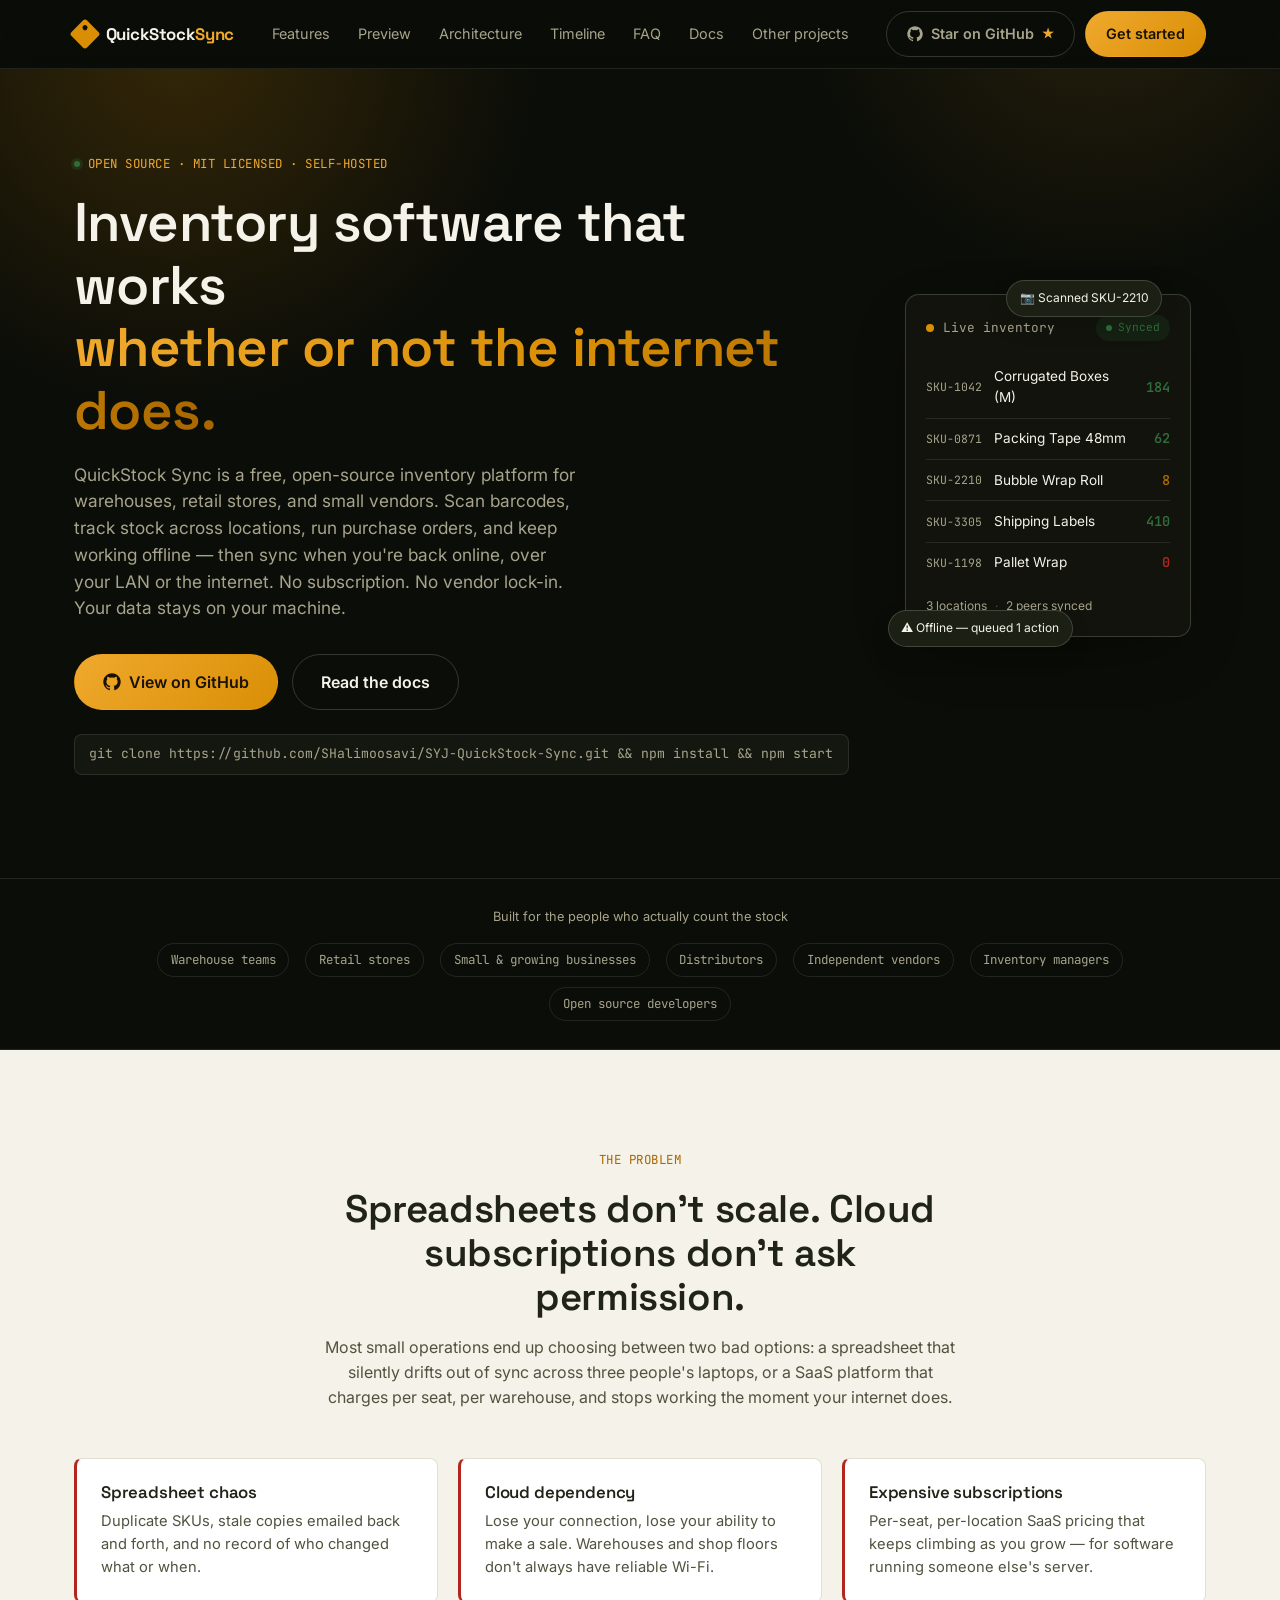
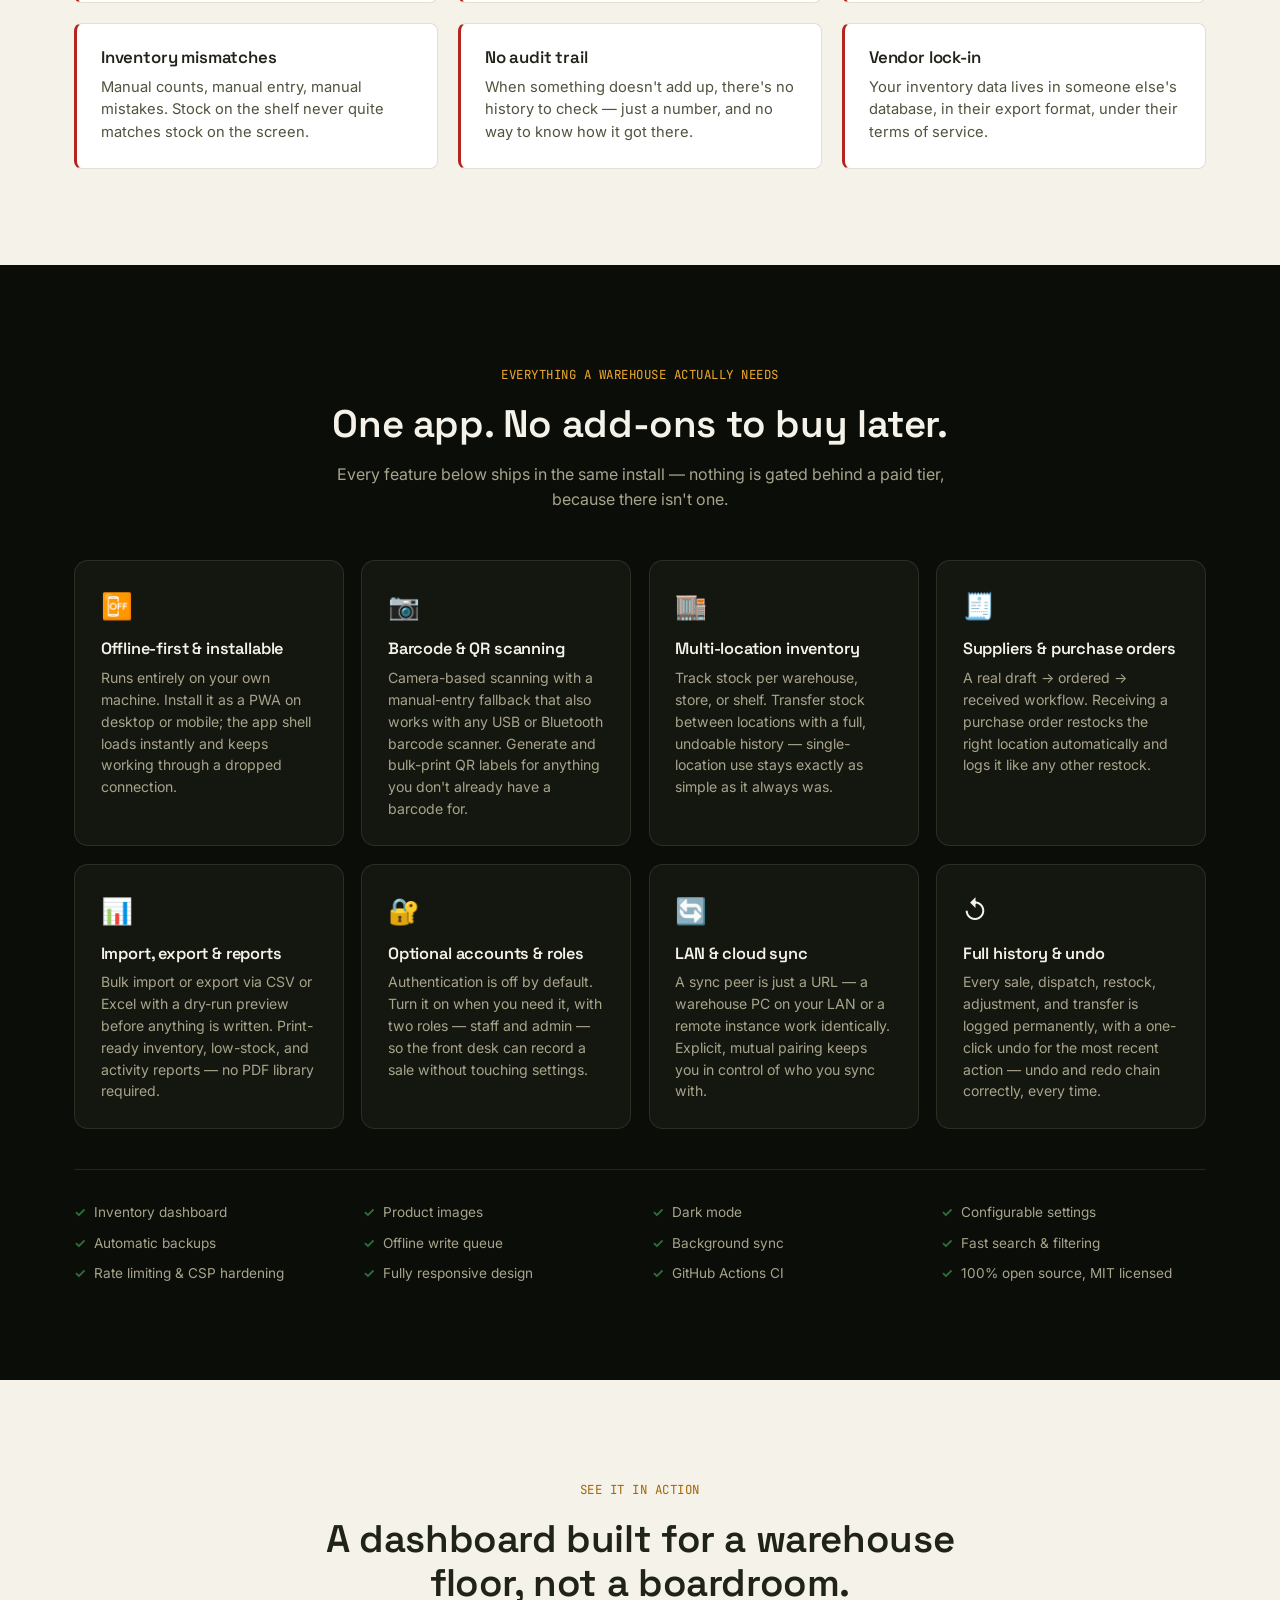
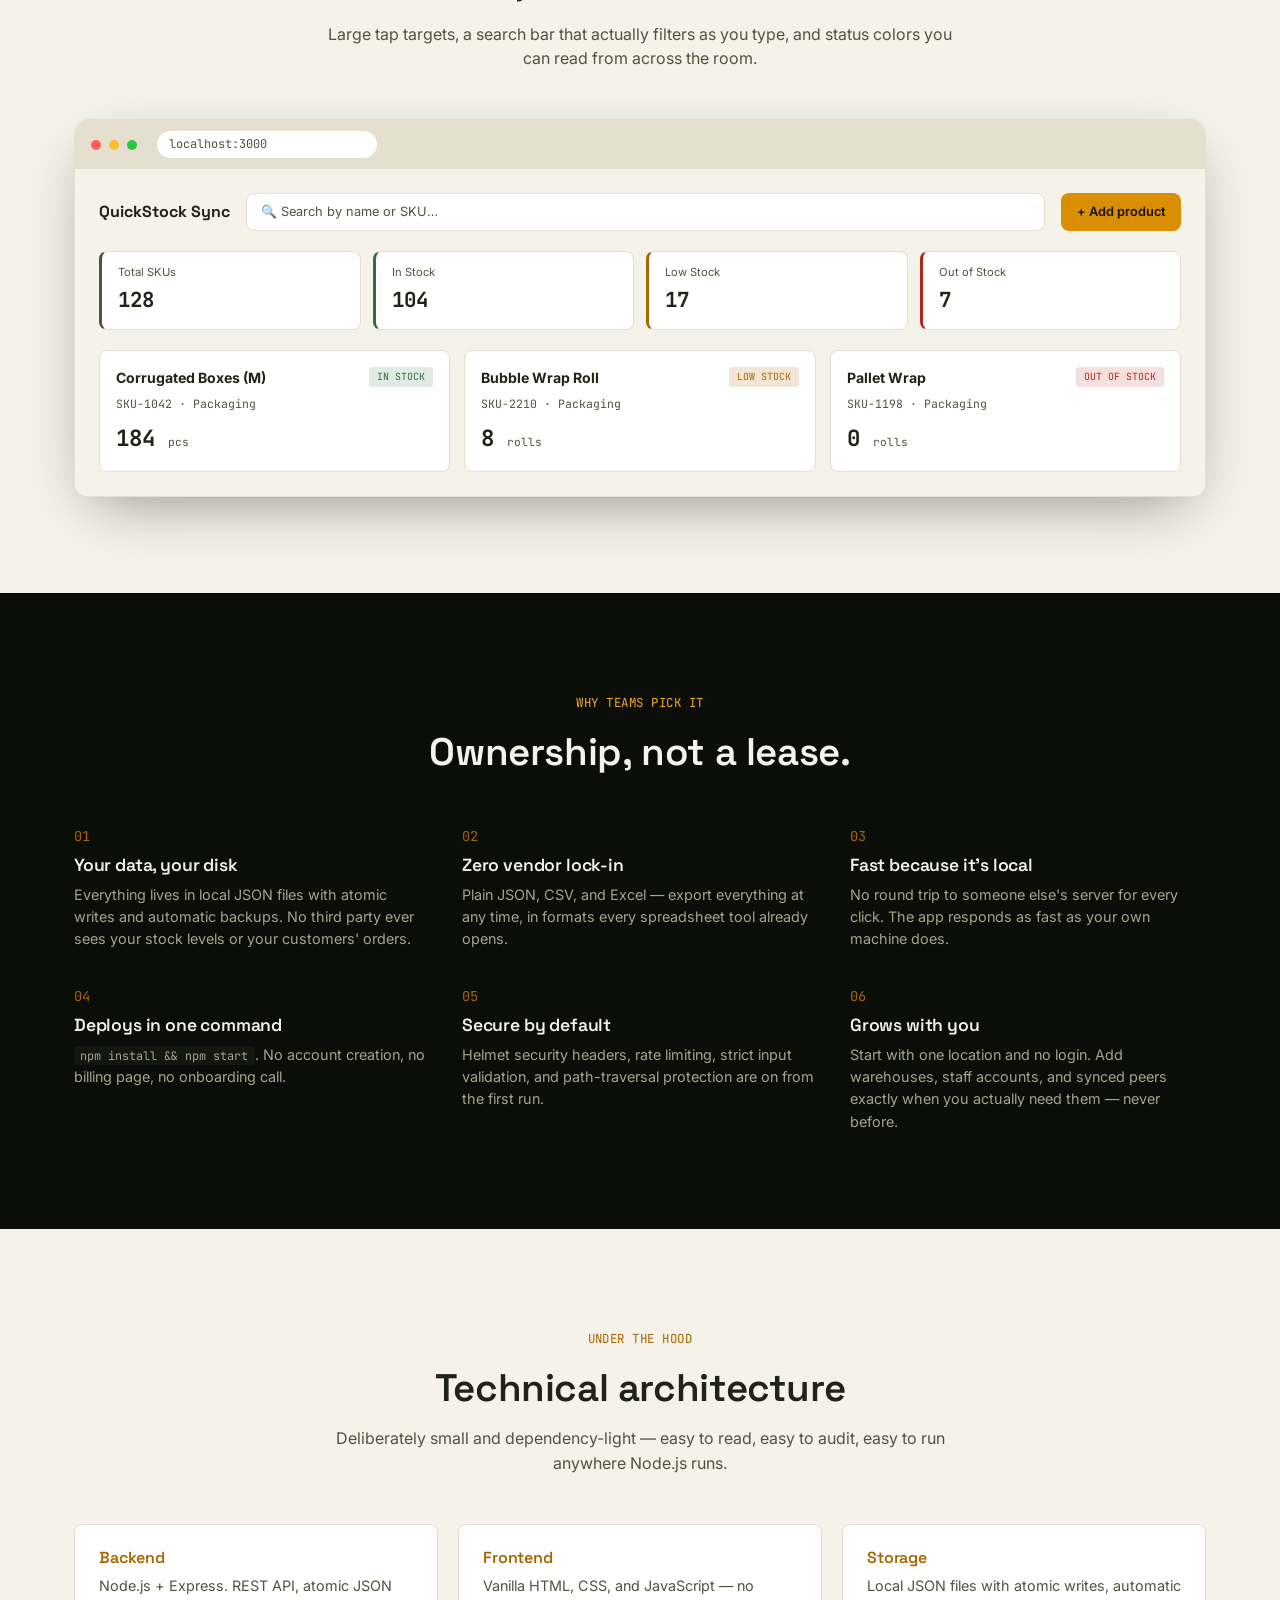
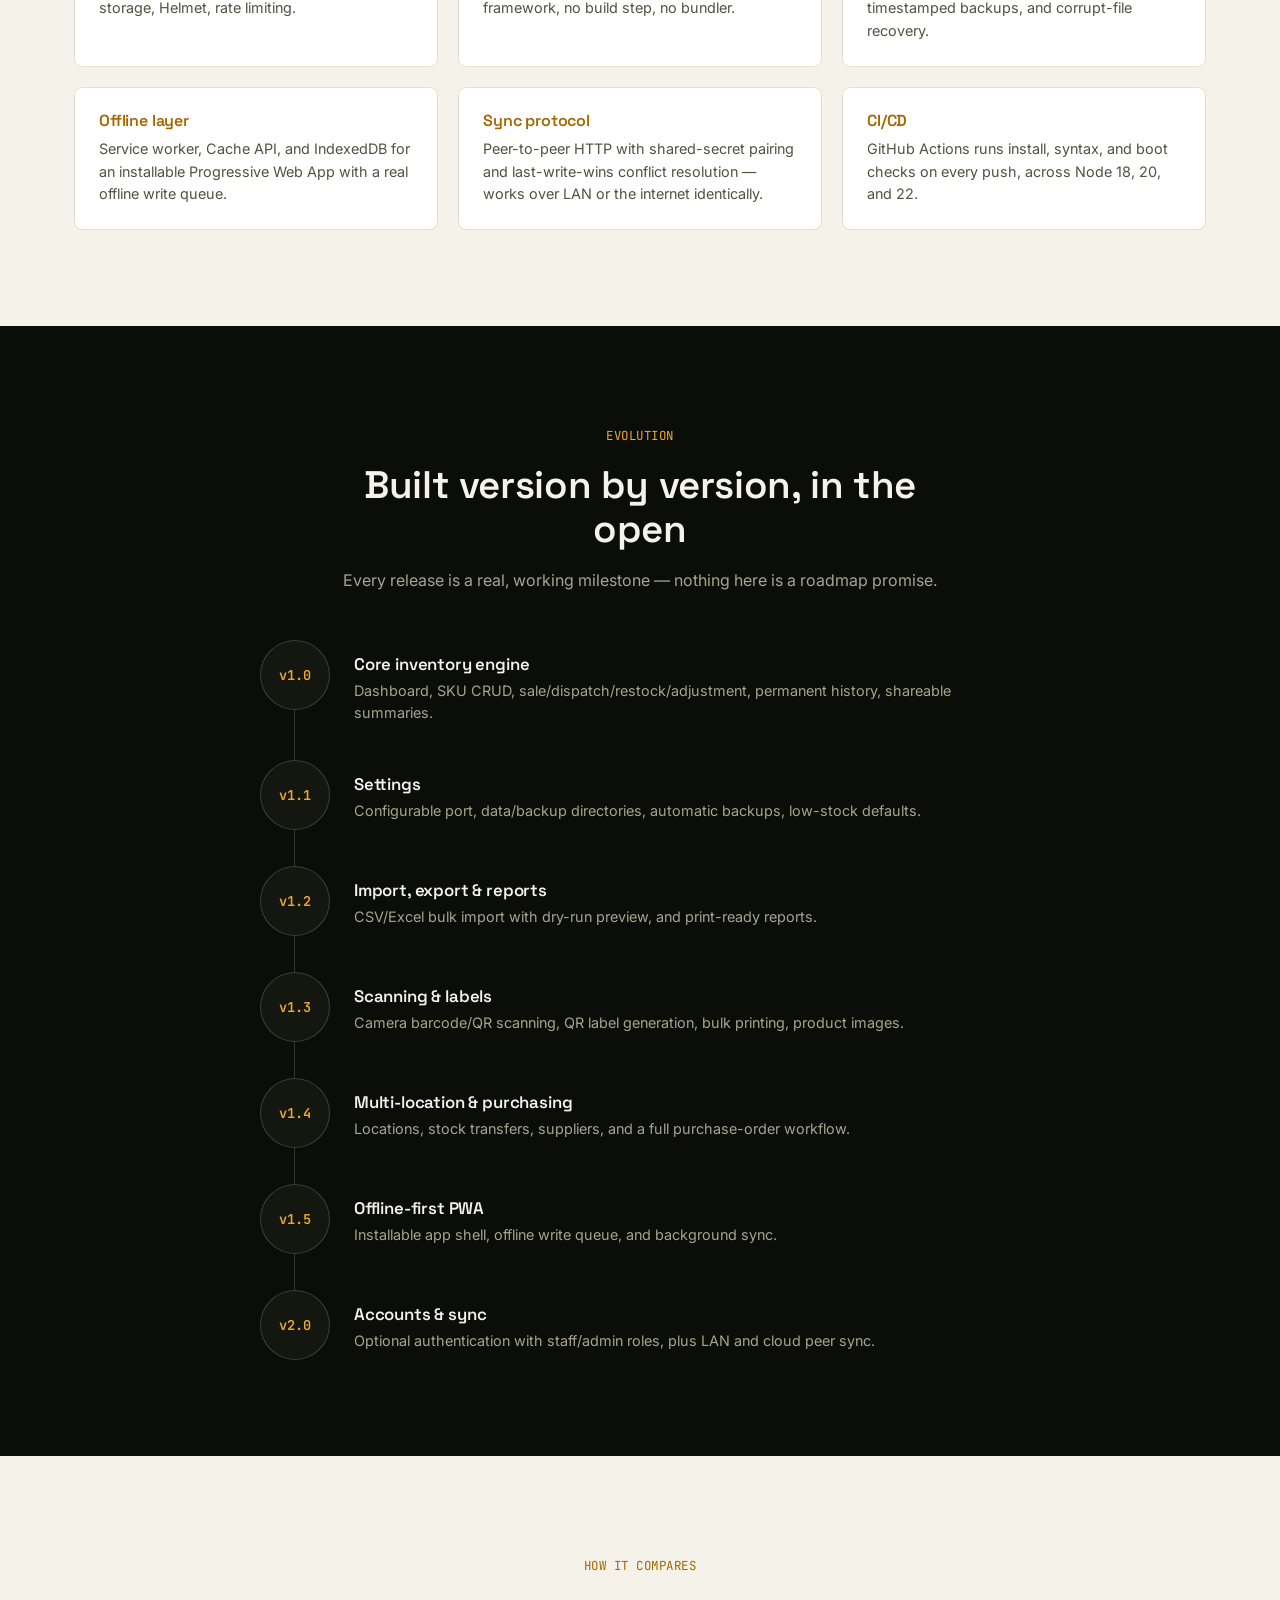
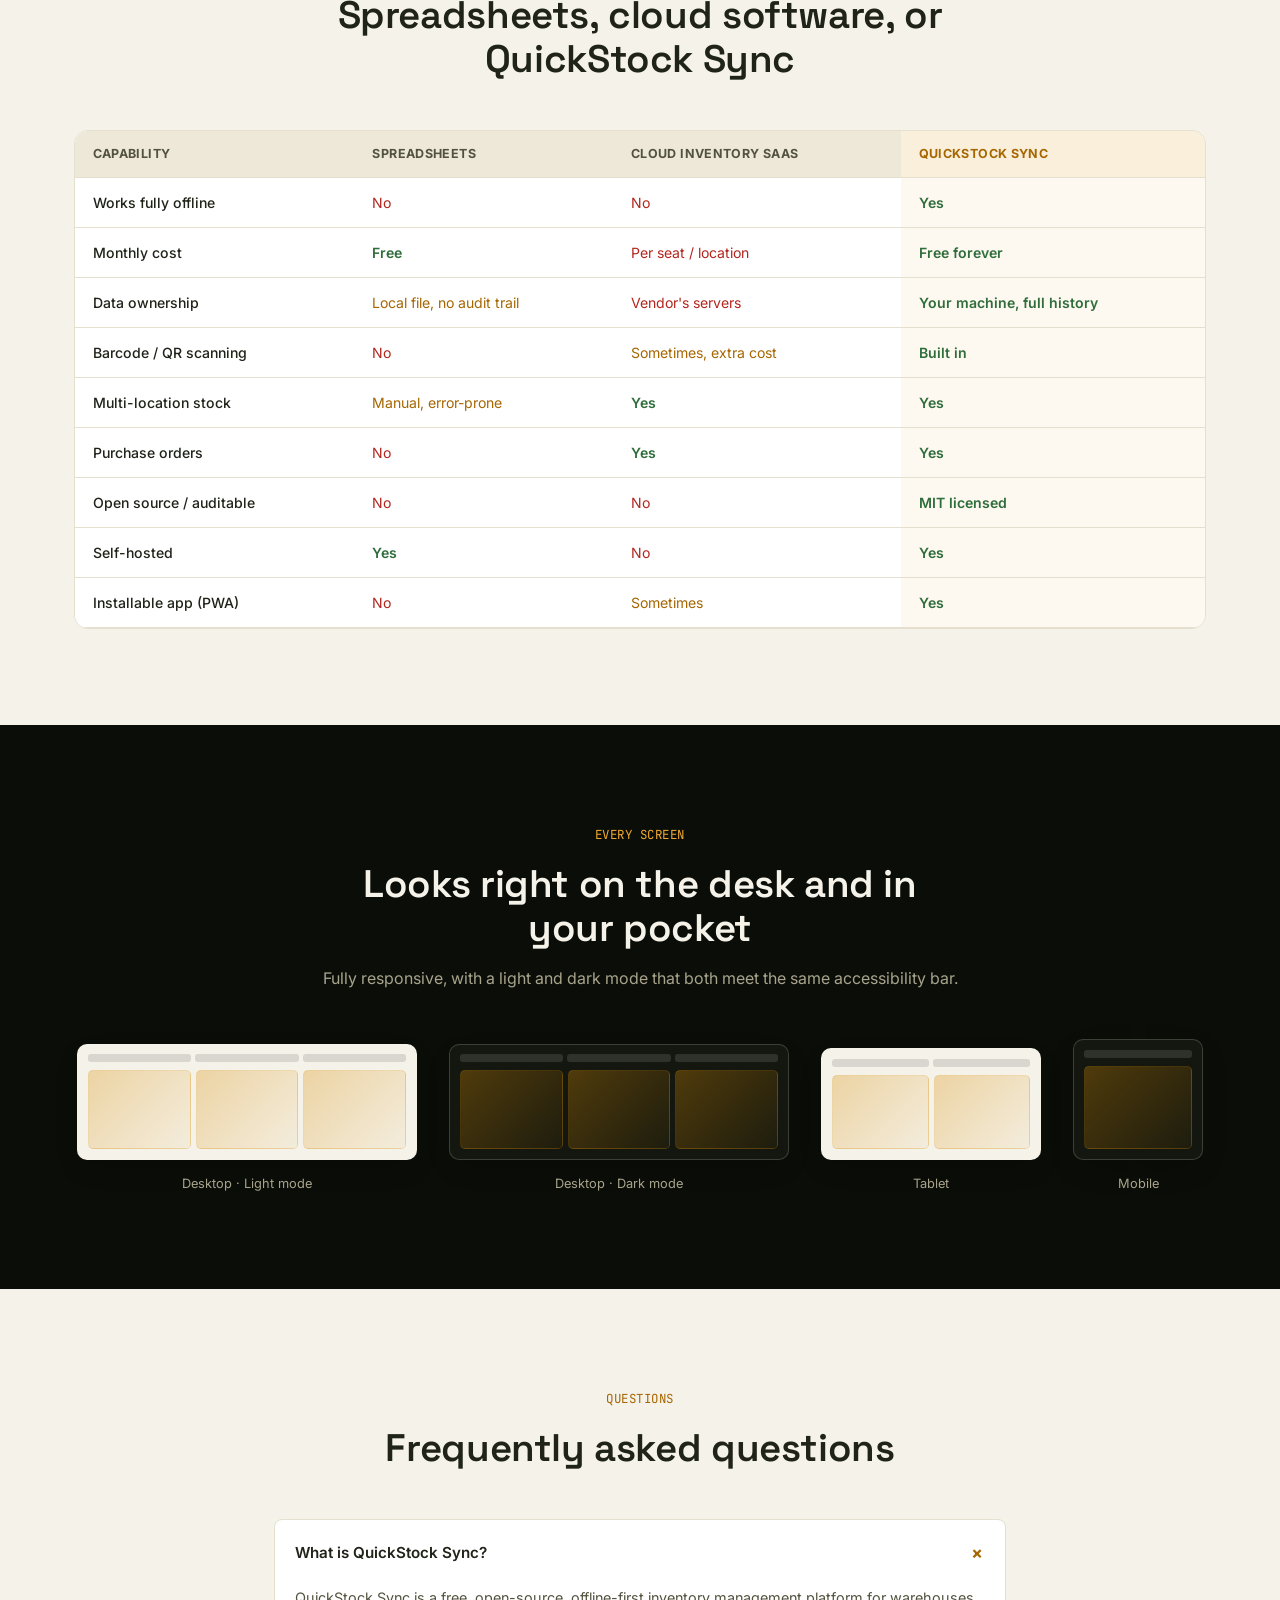
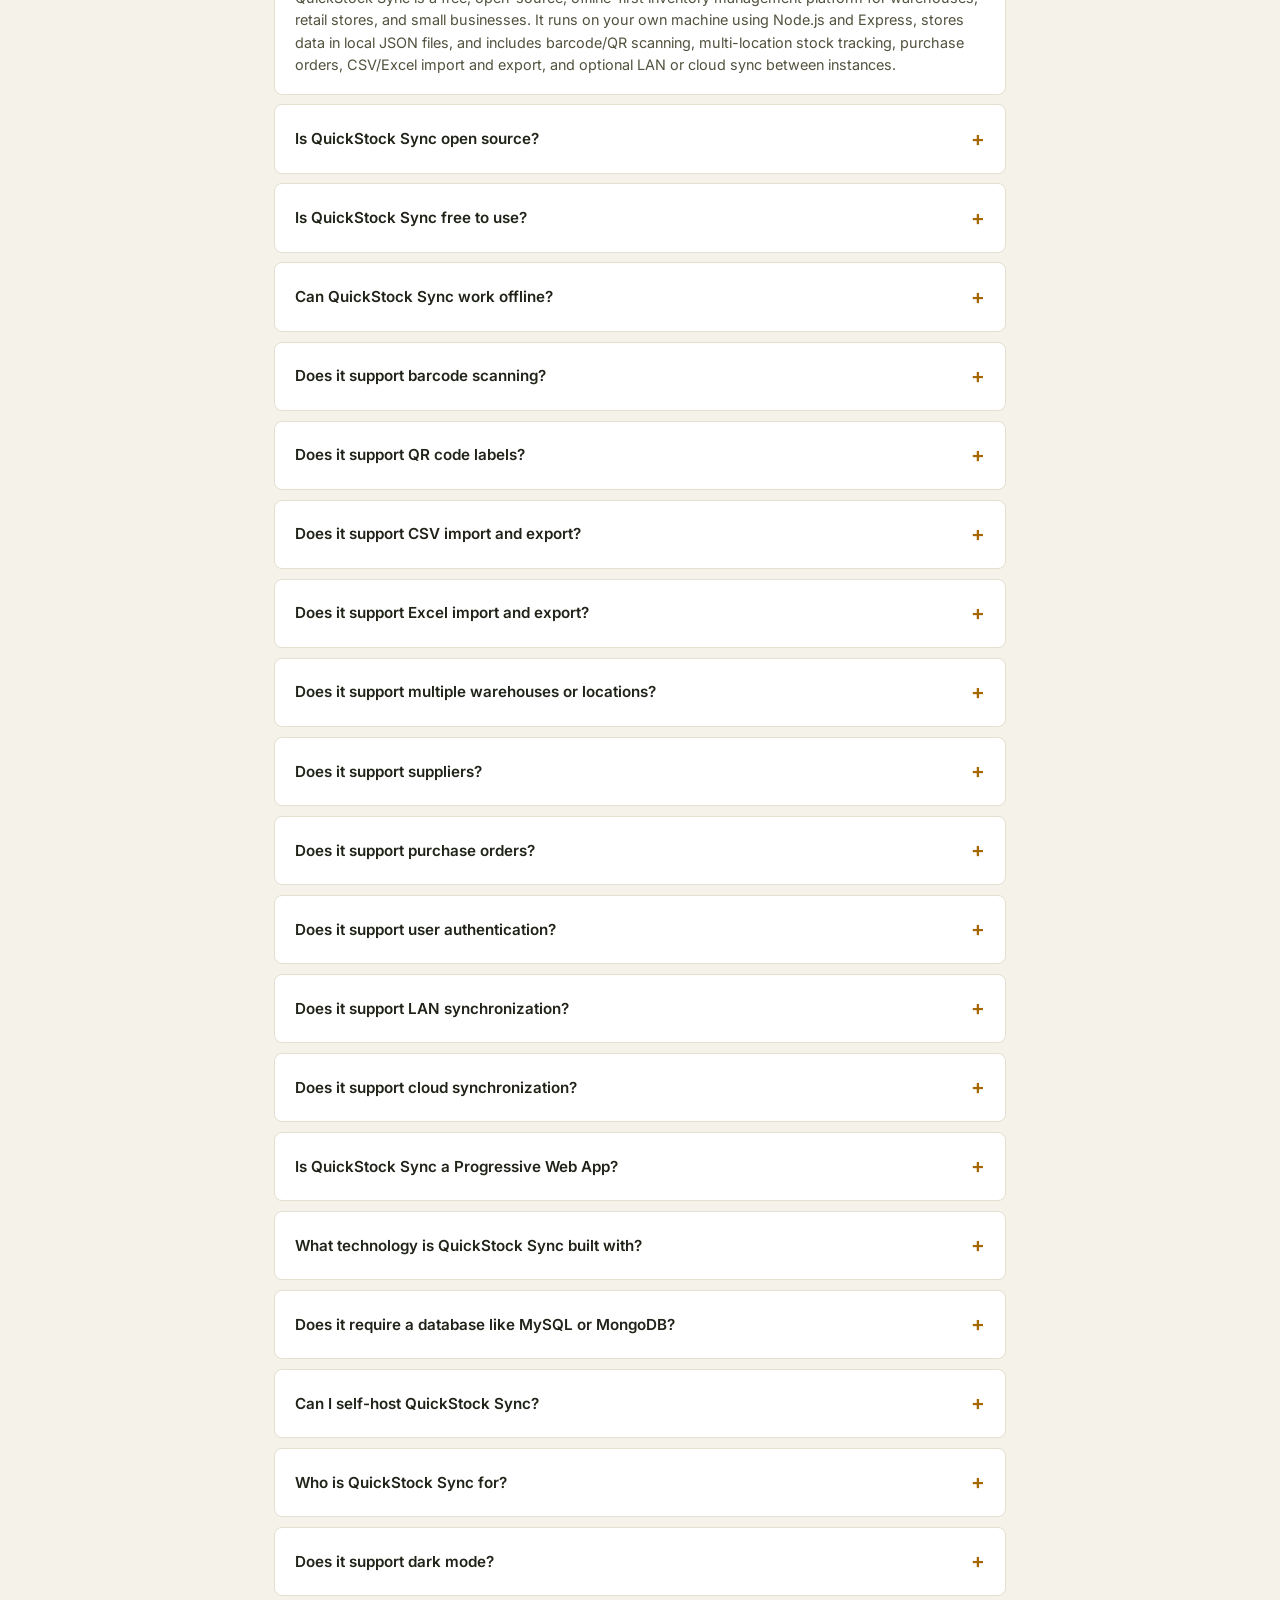
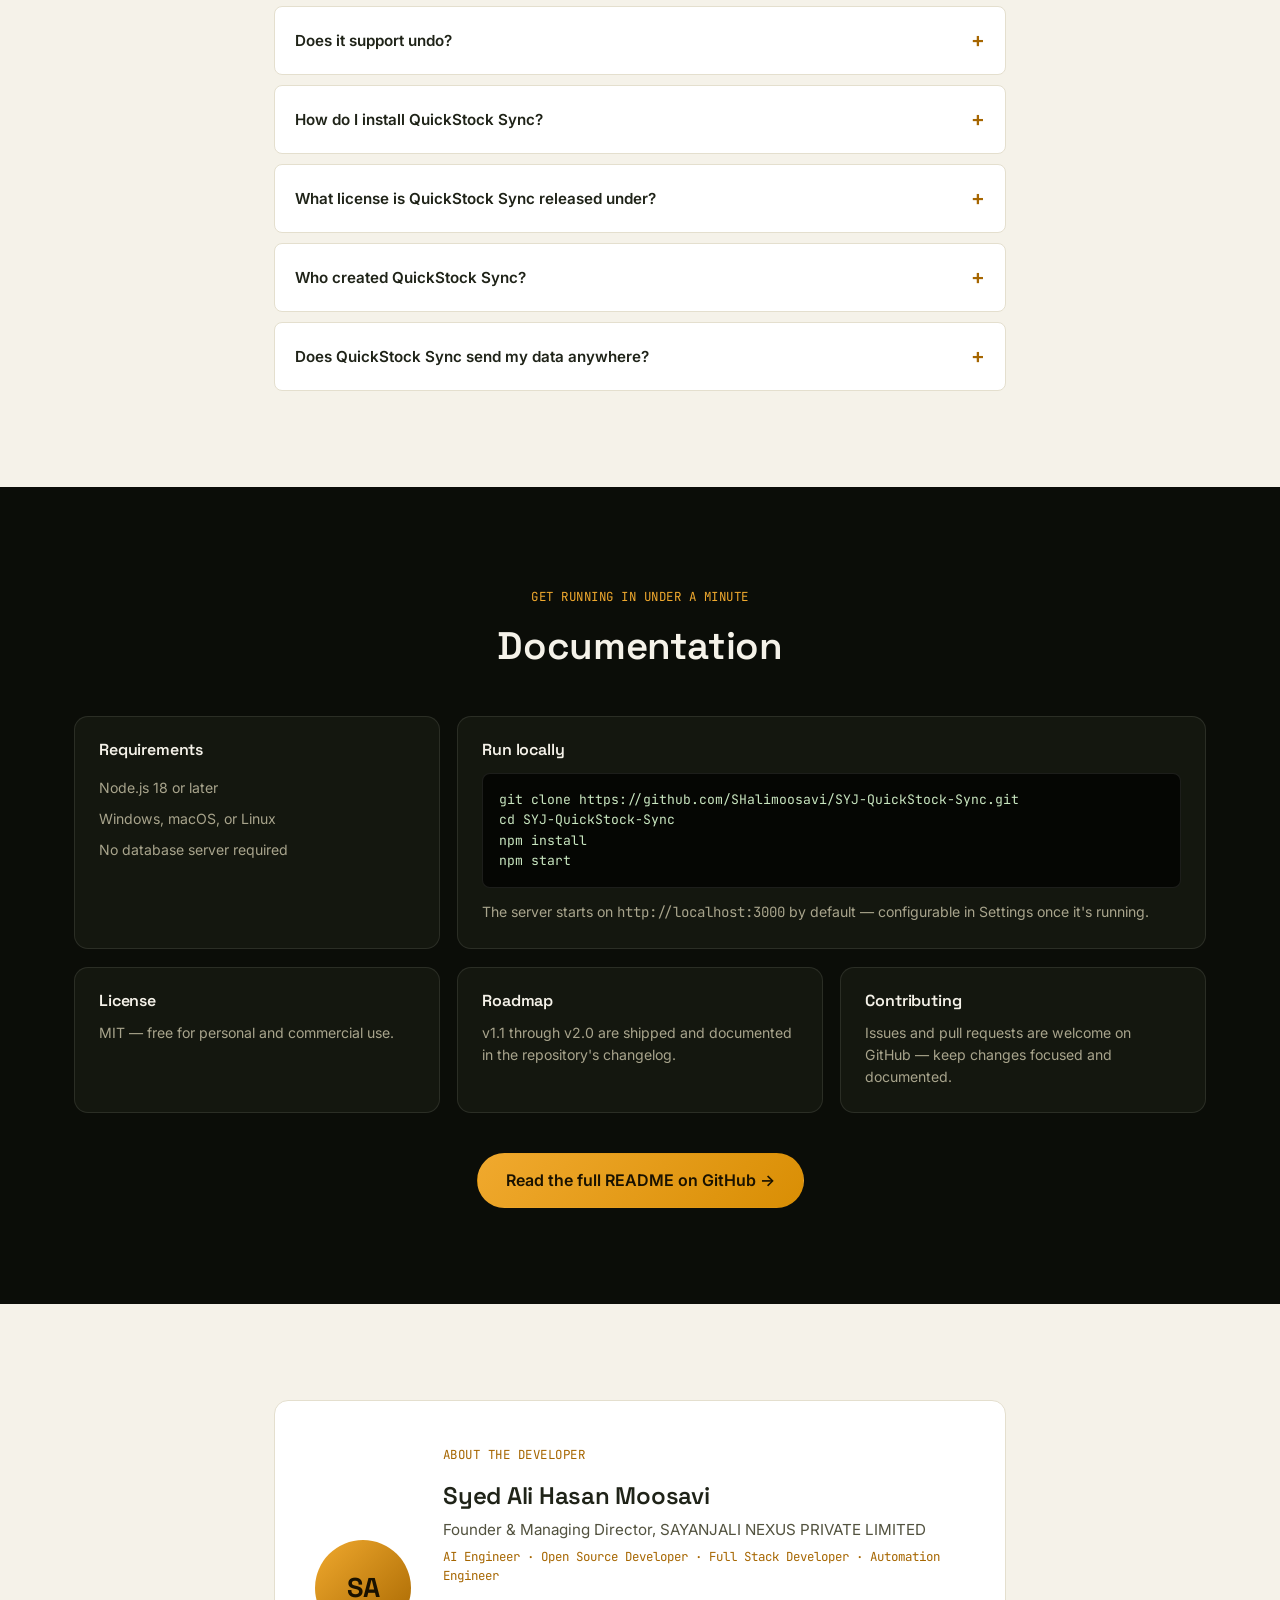
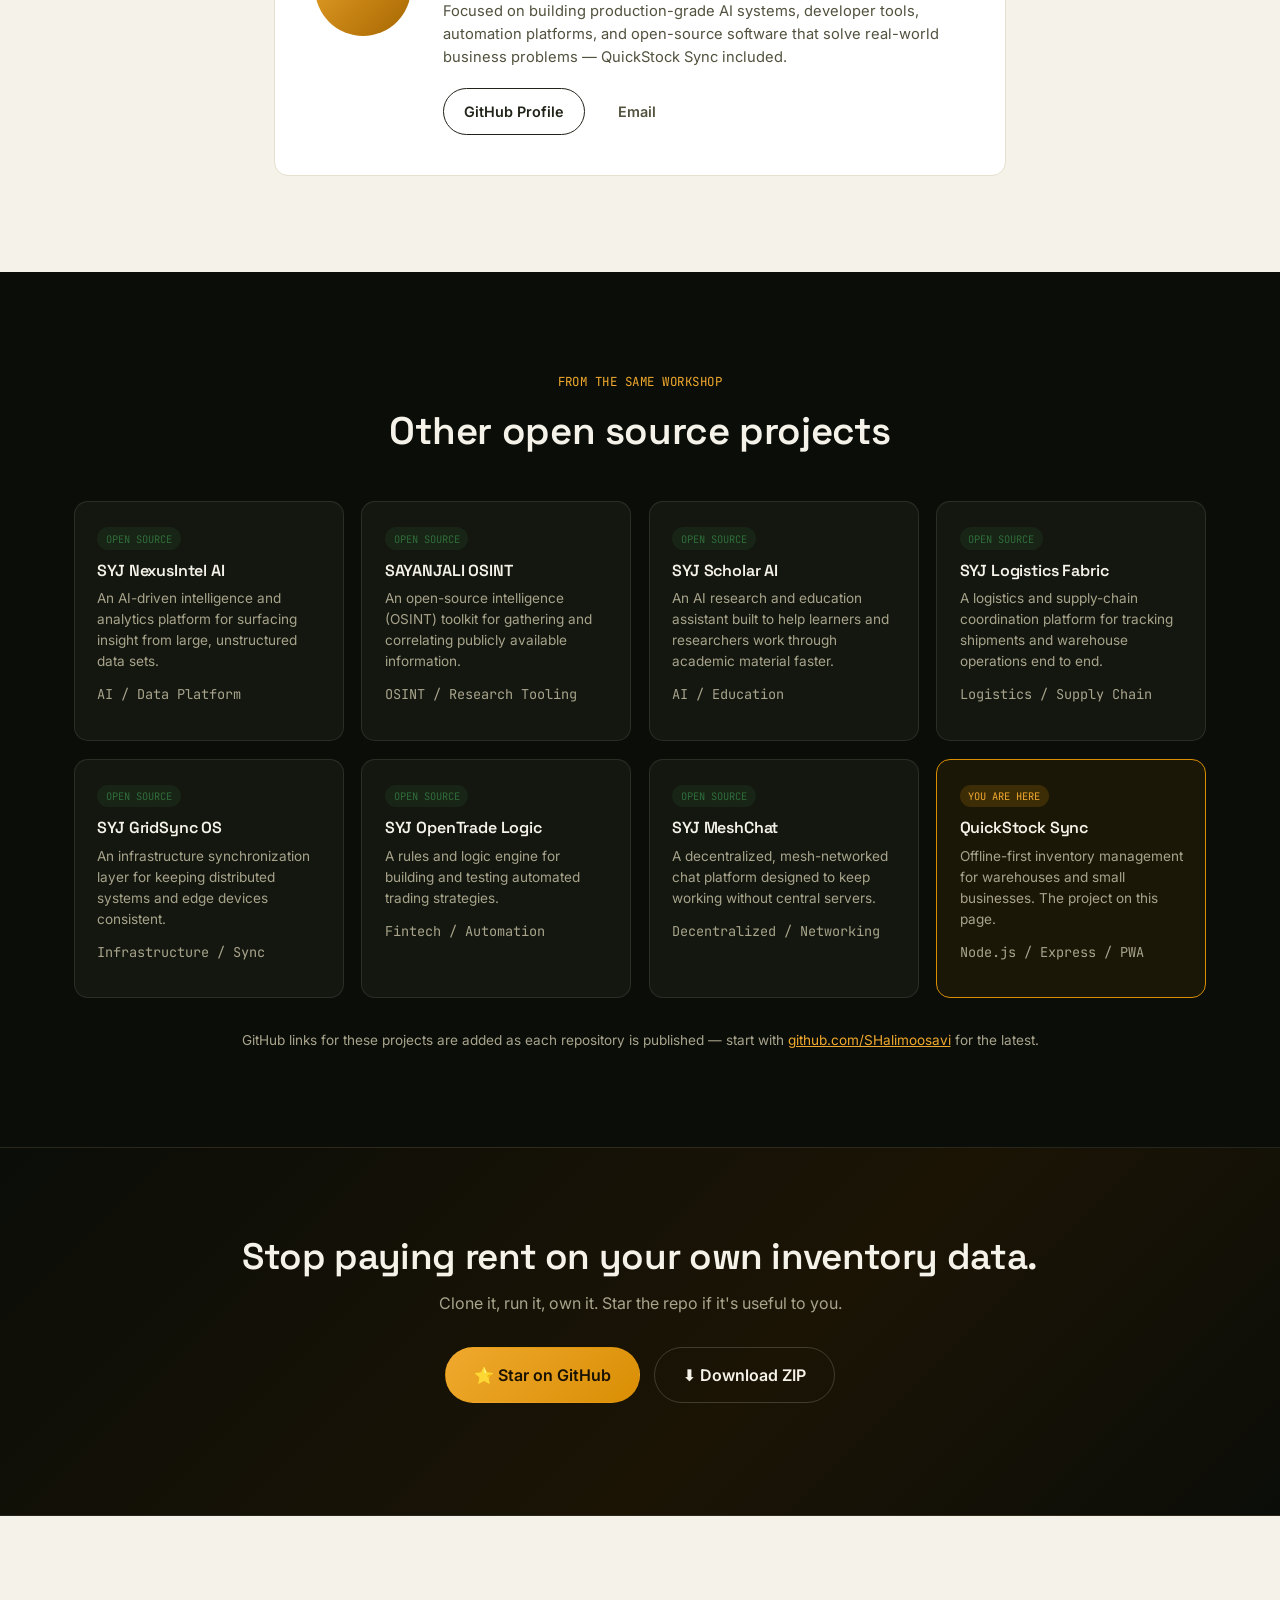
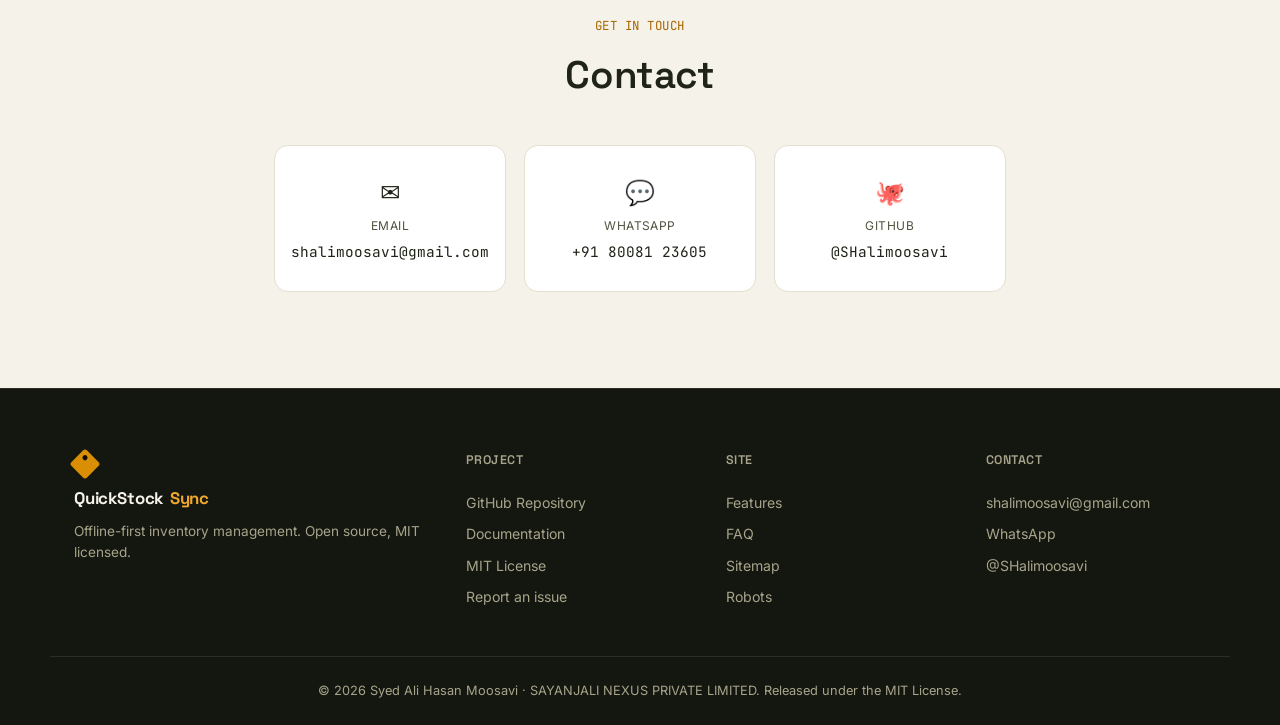
==== index.html @ ec9ed8ca "feat: launch QuickStock landing page" ====
<!DOCTYPE html>
<html lang="en">
<head>
<meta charset="UTF-8" />
<meta name="viewport" content="width=device-width, initial-scale=1.0" />
<title>QuickStock Sync — Offline-First Inventory Management, Open Source</title>
<meta name="description" content="Free, open-source, offline-first inventory software for warehouses &amp; small businesses. Barcode scanning, multi-location stock, LAN/cloud sync. MIT licensed." />
<meta name="keywords" content="inventory management software, open source inventory system, offline inventory app, warehouse management software, barcode scanning inventory, QR code inventory labels, self-hosted inventory software, free inventory management, small business inventory app, multi-location inventory, purchase order software, stock management PWA, Node.js inventory app" />
<meta name="author" content="Syed Ali Hasan Moosavi" />
<meta name="robots" content="index, follow, max-image-preview:large" />
<link rel="canonical" href="https://shalimoosavi.github.io/QuickStock/" />

<!-- Icons / Manifest -->
<link rel="icon" href="icons/favicon-32.png" sizes="32x32" type="image/png" />
<link rel="icon" href="icons/favicon-16.png" sizes="16x16" type="image/png" />
<link rel="apple-touch-icon" href="icons/apple-touch-icon.png" />
<link rel="manifest" href="manifest.webmanifest" />
<meta name="theme-color" content="#0B0D08" />
<meta name="msapplication-TileColor" content="#0B0D08" />
<meta name="msapplication-config" content="/browserconfig.xml" />

<!-- Language / Geo -->
<meta name="language" content="English" />
<meta name="geo.region" content="IN" />
<meta name="distribution" content="global" />

<!-- Open Graph -->
<meta property="og:type" content="website" />
<meta property="og:site_name" content="QuickStock Sync" />
<meta property="og:title" content="QuickStock Sync — Offline-First Inventory Management, Open Source" />
<meta property="og:description" content="Free, open-source, offline-first inventory management for warehouses and small businesses. Barcode scanning, multi-location stock, purchase orders, LAN/cloud sync, installable PWA. Self-hosted, MIT licensed." />
<meta property="og:url" content="https://shalimoosavi.github.io/QuickStock/" />
<meta property="og:image" content="https://shalimoosavi.github.io/QuickStock/icons/og-banner.png" />
<meta property="og:image:width" content="1200" />
<meta property="og:image:height" content="630" />
<meta property="og:locale" content="en_US" />

<!-- Twitter -->
<meta name="twitter:card" content="summary_large_image" />
<meta name="twitter:title" content="QuickStock Sync — Offline-First Inventory Management, Open Source" />
<meta name="twitter:description" content="Free, open-source, offline-first inventory management for warehouses and small businesses. Barcode scanning, multi-location stock, LAN/cloud sync, installable PWA." />
<meta name="twitter:image" content="https://shalimoosavi.github.io/QuickStock/icons/og-banner.png" />

<link rel="preconnect" href="https://fonts.googleapis.com" />
<link rel="preconnect" href="https://fonts.gstatic.com" crossorigin />
<link href="https://fonts.googleapis.com/css2?family=Space+Grotesk:wght@500;600;700&family=Inter:wght@400;500;600;700&family=JetBrains+Mono:wght@400;500;600&display=swap" rel="stylesheet" />
<link rel="stylesheet" href="css/styles.css" />

<!-- JSON-LD: Organization -->
<script type="application/ld+json">
{
  "@context": "https://schema.org",
  "@type": "Organization",
  "name": "SAYANJALI NEXUS PRIVATE LIMITED",
  "url": "https://github.com/SHalimoosavi",
  "founder": {
    "@type": "Person",
    "name": "Syed Ali Hasan Moosavi"
  },
  "sameAs": [
    "https://github.com/SHalimoosavi"
  ]
}
</script>

<!-- JSON-LD: SoftwareApplication -->
<script type="application/ld+json">
{
  "@context": "https://schema.org",
  "@type": "SoftwareApplication",
  "name": "QuickStock Sync",
  "applicationCategory": "BusinessApplication",
  "applicationSubCategory": "Inventory Management Software",
  "operatingSystem": "Any (Node.js 18+ runtime; Windows, macOS, Linux, Android via Termux)",
  "softwareVersion": "2.0.0",
  "description": "A free, open-source, offline-first inventory management platform for warehouses, retail stores, and small businesses. Includes barcode and QR scanning, multi-location stock tracking, purchase orders, CSV/Excel import and export, LAN and cloud sync, and an installable Progressive Web App.",
  "url": "https://shalimoosavi.github.io/QuickStock/",
  "downloadUrl": "https://github.com/SHalimoosavi/SYJ-QuickStock-Sync",
  "codeRepository": "https://github.com/SHalimoosavi/SYJ-QuickStock-Sync",
  "license": "https://opensource.org/licenses/MIT",
  "isAccessibleForFree": true,
  "offers": {
    "@type": "Offer",
    "price": "0",
    "priceCurrency": "USD"
  },
  "author": {
    "@type": "Person",
    "name": "Syed Ali Hasan Moosavi"
  },
  "publisher": {
    "@type": "Organization",
    "name": "SAYANJALI NEXUS PRIVATE LIMITED"
  }
}
</script>

<!-- JSON-LD: WebSite + SearchAction -->
<script type="application/ld+json">
{
  "@context": "https://schema.org",
  "@type": "WebSite",
  "name": "QuickStock Sync",
  "url": "https://shalimoosavi.github.io/QuickStock/",
  "potentialAction": {
    "@type": "SearchAction",
    "target": "https://github.com/search?q={search_term_string}+repo:SHalimoosavi/SYJ-QuickStock-Sync",
    "query-input": "required name=search_term_string"
  }
}
</script>

<!-- JSON-LD: BreadcrumbList -->
<script type="application/ld+json">
{
  "@context": "https://schema.org",
  "@type": "BreadcrumbList",
  "itemListElement": [
    { "@type": "ListItem", "position": 1, "name": "Home", "item": "https://shalimoosavi.github.io/QuickStock/" }
  ]
}
</script>
</head>
<body>

<a href="#main-content" class="skip-link">Skip to content</a>

<!-- ============ HEADER ============ -->
<header class="site-header" id="site-header">
  <div class="wrap header-inner">
    <a href="#top" class="brand" aria-label="QuickStock Sync home">
      <span class="brand-mark" aria-hidden="true"></span>
      <span class="brand-name">QuickStock<span class="brand-accent">Sync</span></span>
    </a>

    <nav class="main-nav" aria-label="Primary">
      <a href="#features">Features</a>
      <a href="#preview">Preview</a>
      <a href="#architecture">Architecture</a>
      <a href="#timeline">Timeline</a>
      <a href="#faq">FAQ</a>
      <a href="#docs">Docs</a>
      <a href="#projects">Other projects</a>
    </nav>

    <div class="header-actions">
      <a class="btn btn-ghost header-star" href="https://github.com/SHalimoosavi/SYJ-QuickStock-Sync" target="_blank" rel="noopener">
        <svg width="16" height="16" viewBox="0 0 16 16" fill="currentColor" aria-hidden="true"><path d="M8 .25a7.75 7.75 0 0 0-2.45 15.1c.39.07.53-.17.53-.38l-.01-1.34c-2.16.47-2.61-1.03-2.61-1.03-.35-.9-.86-1.14-.86-1.14-.7-.48.05-.47.05-.47.78.05 1.19.8 1.19.8.69 1.19 1.81.85 2.25.65.07-.5.27-.85.49-1.05-1.72-.2-3.53-.86-3.53-3.83 0-.85.3-1.53.8-2.08-.08-.2-.35-1 .08-2.1 0 0 .65-.21 2.14.79a7.4 7.4 0 0 1 3.9 0c1.48-1 2.13-.79 2.13-.79.43 1.1.16 1.9.08 2.1.5.55.8 1.23.8 2.08 0 2.98-1.82 3.63-3.55 3.82.28.24.53.71.53 1.44l-.01 2.13c0 .21.14.46.54.38A7.75 7.75 0 0 0 8 .25Z"/></svg>
        <span>Star on GitHub</span>
        <span class="star-count" id="star-count" aria-live="polite">★</span>
      </a>
      <a class="btn btn-primary header-try" href="https://github.com/SHalimoosavi/SYJ-QuickStock-Sync#-quick-start" target="_blank" rel="noopener">Get started</a>
      <button class="nav-toggle" id="nav-toggle" aria-label="Open menu" aria-expanded="false" aria-controls="mobile-nav">
        <span></span><span></span><span></span>
      </button>
    </div>
  </div>

  <div class="mobile-nav" id="mobile-nav">
    <a href="#features">Features</a>
    <a href="#preview">Preview</a>
    <a href="#architecture">Architecture</a>
    <a href="#timeline">Timeline</a>
    <a href="#comparison">Comparison</a>
    <a href="#faq">FAQ</a>
    <a href="#docs">Docs</a>
    <a href="#projects">Other projects</a>
    <a href="#contact">Contact</a>
    <a class="btn btn-primary mobile-cta" href="https://github.com/SHalimoosavi/SYJ-QuickStock-Sync" target="_blank" rel="noopener">View on GitHub</a>
  </div>
</header>

<main id="main-content">
<div id="top"></div>

<!-- ============ HERO ============ -->
<section class="hero" aria-labelledby="hero-heading">
  <div class="hero-glow" aria-hidden="true"></div>
  <div class="wrap hero-inner">
    <div class="hero-copy">
      <p class="eyebrow reveal">
        <span class="dot" aria-hidden="true"></span>
        Open source · MIT licensed · Self-hosted
      </p>
      <h1 id="hero-heading" class="reveal">
        Inventory software that works<br />
        <span class="text-gradient">whether or not the internet does.</span>
      </h1>
      <p class="hero-sub reveal">
        QuickStock Sync is a free, open-source inventory platform for warehouses, retail stores, and small
        vendors. Scan barcodes, track stock across locations, run purchase orders, and keep working
        offline — then sync when you're back online, over your LAN or the internet. No subscription.
        No vendor lock-in. Your data stays on your machine.
      </p>
      <div class="hero-actions reveal">
        <a class="btn btn-primary btn-lg" href="https://github.com/SHalimoosavi/SYJ-QuickStock-Sync" target="_blank" rel="noopener">
          <svg width="18" height="18" viewBox="0 0 16 16" fill="currentColor" aria-hidden="true"><path d="M8 .25a7.75 7.75 0 0 0-2.45 15.1c.39.07.53-.17.53-.38l-.01-1.34c-2.16.47-2.61-1.03-2.61-1.03-.35-.9-.86-1.14-.86-1.14-.7-.48.05-.47.05-.47.78.05 1.19.8 1.19.8.69 1.19 1.81.85 2.25.65.07-.5.27-.85.49-1.05-1.72-.2-3.53-.86-3.53-3.83 0-.85.3-1.53.8-2.08-.08-.2-.35-1 .08-2.1 0 0 .65-.21 2.14.79a7.4 7.4 0 0 1 3.9 0c1.48-1 2.13-.79 2.13-.79.43 1.1.16 1.9.08 2.1.5.55.8 1.23.8 2.08 0 2.98-1.82 3.63-3.55 3.82.28.24.53.71.53 1.44l-.01 2.13c0 .21.14.46.54.38A7.75 7.75 0 0 0 8 .25Z"/></svg>
          View on GitHub
        </a>
        <a class="btn btn-outline btn-lg" href="#docs">
          Read the docs
        </a>
      </div>
      <div class="hero-meta reveal">
        <code>git clone https://github.com/SHalimoosavi/SYJ-QuickStock-Sync.git &amp;&amp; npm install &amp;&amp; npm start</code>
      </div>
    </div>

    <div class="hero-visual reveal" aria-hidden="true">
      <div class="ledger-panel">
        <div class="ledger-panel-head">
          <span class="ledger-dot"></span>
          <span class="ledger-title">Live inventory</span>
          <span class="sync-pill"><span class="pulse"></span>Synced</span>
        </div>
        <ul class="ledger-rows" id="ledger-rows">
          <li><span class="sku">SKU-1042</span><span class="name">Corrugated Boxes (M)</span><span class="qty" data-count="184">0</span></li>
          <li><span class="sku">SKU-0871</span><span class="name">Packing Tape 48mm</span><span class="qty" data-count="62">0</span></li>
          <li><span class="sku">SKU-2210</span><span class="name">Bubble Wrap Roll</span><span class="qty low" data-count="8">0</span></li>
          <li><span class="sku">SKU-3305</span><span class="name">Shipping Labels</span><span class="qty" data-count="410">0</span></li>
          <li><span class="sku">SKU-1198</span><span class="name">Pallet Wrap</span><span class="qty out" data-count="0">0</span></li>
        </ul>
        <div class="ledger-footer">
          <span>3 locations</span>
          <span class="divider">·</span>
          <span>2 peers synced</span>
        </div>
      </div>
      <div class="floating-chip chip-scan">📷 Scanned SKU-2210</div>
      <div class="floating-chip chip-offline">⚠ Offline — queued 1 action</div>
    </div>
  </div>
</section>

<!-- ============ BUILT FOR ============ -->
<section class="built-for" aria-label="Who QuickStock Sync is built for">
  <div class="wrap">
    <p class="built-for-label">Built for the people who actually count the stock</p>
    <ul class="built-for-list">
      <li>Warehouse teams</li>
      <li>Retail stores</li>
      <li>Small &amp; growing businesses</li>
      <li>Distributors</li>
      <li>Independent vendors</li>
      <li>Inventory managers</li>
      <li>Open source developers</li>
    </ul>
  </div>
</section>

<!-- ============ PROBLEMS ============ -->
<section class="section section-light" aria-labelledby="problems-heading">
  <div class="wrap">
    <div class="section-head">
      <p class="eyebrow eyebrow-dark reveal">The problem</p>
      <h2 id="problems-heading" class="reveal">Spreadsheets don't scale. Cloud subscriptions don't ask permission.</h2>
      <p class="section-sub reveal">Most small operations end up choosing between two bad options: a spreadsheet that silently drifts out of sync across three people's laptops, or a SaaS platform that charges per seat, per warehouse, and stops working the moment your internet does.</p>
    </div>

    <div class="problem-grid">
      <div class="problem-card reveal">
        <h3>Spreadsheet chaos</h3>
        <p>Duplicate SKUs, stale copies emailed back and forth, and no record of who changed what or when.</p>
      </div>
      <div class="problem-card reveal">
        <h3>Cloud dependency</h3>
        <p>Lose your connection, lose your ability to make a sale. Warehouses and shop floors don't always have reliable Wi-Fi.</p>
      </div>
      <div class="problem-card reveal">
        <h3>Expensive subscriptions</h3>
        <p>Per-seat, per-location SaaS pricing that keeps climbing as you grow — for software running someone else's server.</p>
      </div>
      <div class="problem-card reveal">
        <h3>Inventory mismatches</h3>
        <p>Manual counts, manual entry, manual mistakes. Stock on the shelf never quite matches stock on the screen.</p>
      </div>
      <div class="problem-card reveal">
        <h3>No audit trail</h3>
        <p>When something doesn't add up, there's no history to check — just a number, and no way to know how it got there.</p>
      </div>
      <div class="problem-card reveal">
        <h3>Vendor lock-in</h3>
        <p>Your inventory data lives in someone else's database, in their export format, under their terms of service.</p>
      </div>
    </div>
  </div>
</section>

<!-- ============ FEATURES ============ -->
<section class="section section-dark" id="features" aria-labelledby="features-heading">
  <div class="wrap">
    <div class="section-head">
      <p class="eyebrow reveal">Everything a warehouse actually needs</p>
      <h2 id="features-heading" class="reveal">One app. No add-ons to buy later.</h2>
      <p class="section-sub reveal">Every feature below ships in the same install — nothing is gated behind a paid tier, because there isn't one.</p>
    </div>

    <div class="feature-grid">
      <article class="feature-card reveal">
        <div class="feature-icon">📴</div>
        <h3>Offline-first &amp; installable</h3>
        <p>Runs entirely on your own machine. Install it as a PWA on desktop or mobile; the app shell loads instantly and keeps working through a dropped connection.</p>
      </article>
      <article class="feature-card reveal">
        <div class="feature-icon">📷</div>
        <h3>Barcode &amp; QR scanning</h3>
        <p>Camera-based scanning with a manual-entry fallback that also works with any USB or Bluetooth barcode scanner. Generate and bulk-print QR labels for anything you don't already have a barcode for.</p>
      </article>
      <article class="feature-card reveal">
        <div class="feature-icon">🏬</div>
        <h3>Multi-location inventory</h3>
        <p>Track stock per warehouse, store, or shelf. Transfer stock between locations with a full, undoable history — single-location use stays exactly as simple as it always was.</p>
      </article>
      <article class="feature-card reveal">
        <div class="feature-icon">🧾</div>
        <h3>Suppliers &amp; purchase orders</h3>
        <p>A real draft → ordered → received workflow. Receiving a purchase order restocks the right location automatically and logs it like any other restock.</p>
      </article>
      <article class="feature-card reveal">
        <div class="feature-icon">📊</div>
        <h3>Import, export &amp; reports</h3>
        <p>Bulk import or export via CSV or Excel with a dry-run preview before anything is written. Print-ready inventory, low-stock, and activity reports — no PDF library required.</p>
      </article>
      <article class="feature-card reveal">
        <div class="feature-icon">🔐</div>
        <h3>Optional accounts &amp; roles</h3>
        <p>Authentication is off by default. Turn it on when you need it, with two roles — staff and admin — so the front desk can record a sale without touching settings.</p>
      </article>
      <article class="feature-card reveal">
        <div class="feature-icon">🔄</div>
        <h3>LAN &amp; cloud sync</h3>
        <p>A sync peer is just a URL — a warehouse PC on your LAN or a remote instance work identically. Explicit, mutual pairing keeps you in control of who you sync with.</p>
      </article>
      <article class="feature-card reveal">
        <div class="feature-icon">↺</div>
        <h3>Full history &amp; undo</h3>
        <p>Every sale, dispatch, restock, adjustment, and transfer is logged permanently, with a one-click undo for the most recent action — undo and redo chain correctly, every time.</p>
      </article>
    </div>

    <ul class="feature-checklist reveal" aria-label="Additional features">
      <li>Inventory dashboard</li>
      <li>Product images</li>
      <li>Dark mode</li>
      <li>Configurable settings</li>
      <li>Automatic backups</li>
      <li>Offline write queue</li>
      <li>Background sync</li>
      <li>Fast search &amp; filtering</li>
      <li>Rate limiting &amp; CSP hardening</li>
      <li>Fully responsive design</li>
      <li>GitHub Actions CI</li>
      <li>100% open source, MIT licensed</li>
    </ul>
  </div>
</section>

<!-- ============ DASHBOARD PREVIEW ============ -->
<section class="section section-light" id="preview" aria-labelledby="preview-heading">
  <div class="wrap">
    <div class="section-head">
      <p class="eyebrow eyebrow-dark reveal">See it in action</p>
      <h2 id="preview-heading" class="reveal">A dashboard built for a warehouse floor, not a boardroom.</h2>
      <p class="section-sub reveal">Large tap targets, a search bar that actually filters as you type, and status colors you can read from across the room.</p>
    </div>

    <div class="browser-frame reveal">
      <div class="browser-chrome">
        <span class="chrome-dot" style="--c:#ff5f57"></span>
        <span class="chrome-dot" style="--c:#febc2e"></span>
        <span class="chrome-dot" style="--c:#28c840"></span>
        <span class="chrome-url">localhost:3000</span>
      </div>
      <div class="mock-dashboard">
        <div class="mock-toolbar">
          <span class="mock-title">QuickStock Sync</span>
          <span class="mock-search">🔍 Search by name or SKU…</span>
          <span class="mock-btn mock-btn-primary">+ Add product</span>
        </div>
        <div class="mock-stats">
          <div class="mock-stat"><span class="mock-stat-label">Total SKUs</span><span class="mock-stat-value">128</span></div>
          <div class="mock-stat good"><span class="mock-stat-label">In Stock</span><span class="mock-stat-value">104</span></div>
          <div class="mock-stat warn"><span class="mock-stat-label">Low Stock</span><span class="mock-stat-value">17</span></div>
          <div class="mock-stat bad"><span class="mock-stat-label">Out of Stock</span><span class="mock-stat-value">7</span></div>
        </div>
        <div class="mock-grid">
          <div class="mock-card">
            <div class="mock-card-top"><strong>Corrugated Boxes (M)</strong><span class="mock-pill good">In Stock</span></div>
            <p class="mock-card-sku">SKU-1042 · Packaging</p>
            <p class="mock-card-qty">184 <span>pcs</span></p>
          </div>
          <div class="mock-card">
            <div class="mock-card-top"><strong>Bubble Wrap Roll</strong><span class="mock-pill warn">Low Stock</span></div>
            <p class="mock-card-sku">SKU-2210 · Packaging</p>
            <p class="mock-card-qty">8 <span>rolls</span></p>
          </div>
          <div class="mock-card">
            <div class="mock-card-top"><strong>Pallet Wrap</strong><span class="mock-pill bad">Out of Stock</span></div>
            <p class="mock-card-sku">SKU-1198 · Packaging</p>
            <p class="mock-card-qty">0 <span>rolls</span></p>
          </div>
        </div>
      </div>
    </div>
  </div>
</section>

<!-- ============ WHY ============ -->
<section class="section section-dark" aria-labelledby="why-heading">
  <div class="wrap">
    <div class="section-head">
      <p class="eyebrow reveal">Why teams pick it</p>
      <h2 id="why-heading" class="reveal">Ownership, not a lease.</h2>
    </div>
    <div class="why-grid">
      <div class="why-item reveal">
        <span class="why-num">01</span>
        <h3>Your data, your disk</h3>
        <p>Everything lives in local JSON files with atomic writes and automatic backups. No third party ever sees your stock levels or your customers' orders.</p>
      </div>
      <div class="why-item reveal">
        <span class="why-num">02</span>
        <h3>Zero vendor lock-in</h3>
        <p>Plain JSON, CSV, and Excel — export everything at any time, in formats every spreadsheet tool already opens.</p>
      </div>
      <div class="why-item reveal">
        <span class="why-num">03</span>
        <h3>Fast because it's local</h3>
        <p>No round trip to someone else's server for every click. The app responds as fast as your own machine does.</p>
      </div>
      <div class="why-item reveal">
        <span class="why-num">04</span>
        <h3>Deploys in one command</h3>
        <p><code>npm install &amp;&amp; npm start</code>. No account creation, no billing page, no onboarding call.</p>
      </div>
      <div class="why-item reveal">
        <span class="why-num">05</span>
        <h3>Secure by default</h3>
        <p>Helmet security headers, rate limiting, strict input validation, and path-traversal protection are on from the first run.</p>
      </div>
      <div class="why-item reveal">
        <span class="why-num">06</span>
        <h3>Grows with you</h3>
        <p>Start with one location and no login. Add warehouses, staff accounts, and synced peers exactly when you actually need them — never before.</p>
      </div>
    </div>
  </div>
</section>

<!-- ============ ARCHITECTURE ============ -->
<section class="section section-light" id="architecture" aria-labelledby="architecture-heading">
  <div class="wrap">
    <div class="section-head">
      <p class="eyebrow eyebrow-dark reveal">Under the hood</p>
      <h2 id="architecture-heading" class="reveal">Technical architecture</h2>
      <p class="section-sub reveal">Deliberately small and dependency-light — easy to read, easy to audit, easy to run anywhere Node.js runs.</p>
    </div>
    <div class="arch-grid">
      <div class="arch-card reveal">
        <h3>Backend</h3>
        <p>Node.js + Express. REST API, atomic JSON storage, Helmet, rate limiting.</p>
      </div>
      <div class="arch-card reveal">
        <h3>Frontend</h3>
        <p>Vanilla HTML, CSS, and JavaScript — no framework, no build step, no bundler.</p>
      </div>
      <div class="arch-card reveal">
        <h3>Storage</h3>
        <p>Local JSON files with atomic writes, automatic timestamped backups, and corrupt-file recovery.</p>
      </div>
      <div class="arch-card reveal">
        <h3>Offline layer</h3>
        <p>Service worker, Cache API, and IndexedDB for an installable Progressive Web App with a real offline write queue.</p>
      </div>
      <div class="arch-card reveal">
        <h3>Sync protocol</h3>
        <p>Peer-to-peer HTTP with shared-secret pairing and last-write-wins conflict resolution — works over LAN or the internet identically.</p>
      </div>
      <div class="arch-card reveal">
        <h3>CI/CD</h3>
        <p>GitHub Actions runs install, syntax, and boot checks on every push, across Node 18, 20, and 22.</p>
      </div>
    </div>
  </div>
</section>

<!-- ============ TIMELINE ============ -->
<section class="section section-dark" id="timeline" aria-labelledby="timeline-heading">
  <div class="wrap">
    <div class="section-head">
      <p class="eyebrow reveal">Evolution</p>
      <h2 id="timeline-heading" class="reveal">Built version by version, in the open</h2>
      <p class="section-sub reveal">Every release is a real, working milestone — nothing here is a roadmap promise.</p>
    </div>

    <ol class="timeline reveal">
      <li>
        <span class="timeline-v">v1.0</span>
        <div class="timeline-body">
          <h3>Core inventory engine</h3>
          <p>Dashboard, SKU CRUD, sale/dispatch/restock/adjustment, permanent history, shareable summaries.</p>
        </div>
      </li>
      <li>
        <span class="timeline-v">v1.1</span>
        <div class="timeline-body">
          <h3>Settings</h3>
          <p>Configurable port, data/backup directories, automatic backups, low-stock defaults.</p>
        </div>
      </li>
      <li>
        <span class="timeline-v">v1.2</span>
        <div class="timeline-body">
          <h3>Import, export &amp; reports</h3>
          <p>CSV/Excel bulk import with dry-run preview, and print-ready reports.</p>
        </div>
      </li>
      <li>
        <span class="timeline-v">v1.3</span>
        <div class="timeline-body">
          <h3>Scanning &amp; labels</h3>
          <p>Camera barcode/QR scanning, QR label generation, bulk printing, product images.</p>
        </div>
      </li>
      <li>
        <span class="timeline-v">v1.4</span>
        <div class="timeline-body">
          <h3>Multi-location &amp; purchasing</h3>
          <p>Locations, stock transfers, suppliers, and a full purchase-order workflow.</p>
        </div>
      </li>
      <li>
        <span class="timeline-v">v1.5</span>
        <div class="timeline-body">
          <h3>Offline-first PWA</h3>
          <p>Installable app shell, offline write queue, and background sync.</p>
        </div>
      </li>
      <li>
        <span class="timeline-v">v2.0</span>
        <div class="timeline-body">
          <h3>Accounts &amp; sync</h3>
          <p>Optional authentication with staff/admin roles, plus LAN and cloud peer sync.</p>
        </div>
      </li>
    </ol>
  </div>
</section>

<!-- ============ COMPARISON ============ -->
<section class="section section-light" id="comparison" aria-labelledby="comparison-heading">
  <div class="wrap">
    <div class="section-head">
      <p class="eyebrow eyebrow-dark reveal">How it compares</p>
      <h2 id="comparison-heading" class="reveal">Spreadsheets, cloud software, or QuickStock Sync</h2>
    </div>

    <div class="table-wrap reveal">
      <table class="compare-table">
        <thead>
          <tr>
            <th scope="col">Capability</th>
            <th scope="col">Spreadsheets</th>
            <th scope="col">Cloud inventory SaaS</th>
            <th scope="col" class="highlight-col">QuickStock Sync</th>
          </tr>
        </thead>
        <tbody>
          <tr><th scope="row">Works fully offline</th><td class="no">No</td><td class="no">No</td><td class="yes highlight-col">Yes</td></tr>
          <tr><th scope="row">Monthly cost</th><td class="yes">Free</td><td class="no">Per seat / location</td><td class="yes highlight-col">Free forever</td></tr>
          <tr><th scope="row">Data ownership</th><td class="warn">Local file, no audit trail</td><td class="no">Vendor's servers</td><td class="yes highlight-col">Your machine, full history</td></tr>
          <tr><th scope="row">Barcode / QR scanning</th><td class="no">No</td><td class="warn">Sometimes, extra cost</td><td class="yes highlight-col">Built in</td></tr>
          <tr><th scope="row">Multi-location stock</th><td class="warn">Manual, error-prone</td><td class="yes">Yes</td><td class="yes highlight-col">Yes</td></tr>
          <tr><th scope="row">Purchase orders</th><td class="no">No</td><td class="yes">Yes</td><td class="yes highlight-col">Yes</td></tr>
          <tr><th scope="row">Open source / auditable</th><td class="no">No</td><td class="no">No</td><td class="yes highlight-col">MIT licensed</td></tr>
          <tr><th scope="row">Self-hosted</th><td class="yes">Yes</td><td class="no">No</td><td class="yes highlight-col">Yes</td></tr>
          <tr><th scope="row">Installable app (PWA)</th><td class="no">No</td><td class="warn">Sometimes</td><td class="yes highlight-col">Yes</td></tr>
        </tbody>
      </table>
    </div>
  </div>
</section>

<!-- ============ SCREENSHOTS ============ -->
<section class="section section-dark" aria-labelledby="screens-heading">
  <div class="wrap">
    <div class="section-head">
      <p class="eyebrow reveal">Every screen</p>
      <h2 id="screens-heading" class="reveal">Looks right on the desk and in your pocket</h2>
      <p class="section-sub reveal">Fully responsive, with a light and dark mode that both meet the same accessibility bar.</p>
    </div>

    <div class="device-gallery">
      <div class="device device-laptop reveal">
        <div class="device-screen theme-light">
          <div class="mini-topbar"><span></span><span></span><span></span></div>
          <div class="mini-cards">
            <div class="mini-card"></div><div class="mini-card"></div><div class="mini-card"></div>
          </div>
        </div>
        <p class="device-label">Desktop · Light mode</p>
      </div>
      <div class="device device-laptop reveal">
        <div class="device-screen theme-dark">
          <div class="mini-topbar"><span></span><span></span><span></span></div>
          <div class="mini-cards">
            <div class="mini-card"></div><div class="mini-card"></div><div class="mini-card"></div>
          </div>
        </div>
        <p class="device-label">Desktop · Dark mode</p>
      </div>
      <div class="device device-tablet reveal">
        <div class="device-screen theme-light">
          <div class="mini-topbar"><span></span><span></span></div>
          <div class="mini-cards mini-cards-2col">
            <div class="mini-card"></div><div class="mini-card"></div>
          </div>
        </div>
        <p class="device-label">Tablet</p>
      </div>
      <div class="device device-mobile reveal">
        <div class="device-screen theme-dark">
          <div class="mini-topbar"><span></span></div>
          <div class="mini-cards mini-cards-1col">
            <div class="mini-card"></div>
          </div>
        </div>
        <p class="device-label">Mobile</p>
      </div>
    </div>
  </div>
</section>

<!-- ============ FAQ ============ -->
<section class="section section-light" id="faq" aria-labelledby="faq-heading">
  <div class="wrap wrap-narrow">
    <div class="section-head">
      <p class="eyebrow eyebrow-dark reveal">Questions</p>
      <h2 id="faq-heading" class="reveal">Frequently asked questions</h2>
    </div>

    <div class="faq-list reveal">
      <details class="faq-item" open>
        <summary>What is QuickStock Sync?</summary>
        <div class="faq-a"><p>QuickStock Sync is a free, open-source, offline-first inventory management platform for warehouses, retail stores, and small businesses. It runs on your own machine using Node.js and Express, stores data in local JSON files, and includes barcode/QR scanning, multi-location stock tracking, purchase orders, CSV/Excel import and export, and optional LAN or cloud sync between instances.</p></div>
      </details>
      <details class="faq-item">
        <summary>Is QuickStock Sync open source?</summary>
        <div class="faq-a"><p>Yes. QuickStock Sync is released under the MIT License. The full source code is available on GitHub at <a href="https://github.com/SHalimoosavi/SYJ-QuickStock-Sync" target="_blank" rel="noopener">github.com/SHalimoosavi/SYJ-QuickStock-Sync</a>.</p></div>
      </details>
      <details class="faq-item">
        <summary>Is QuickStock Sync free to use?</summary>
        <div class="faq-a"><p>Yes, completely. There is no subscription, no paid tier, and no feature paywall. You install it yourself and run it on your own hardware.</p></div>
      </details>
      <details class="faq-item">
        <summary>Can QuickStock Sync work offline?</summary>
        <div class="faq-a"><p>Yes. QuickStock Sync is offline-first by design. It's installable as a Progressive Web App, caches its own interface for instant loading, and queues stock operations (sale, dispatch, restock, adjustment, transfer) made while offline — automatically syncing them once the connection returns.</p></div>
      </details>
      <details class="faq-item">
        <summary>Does it support barcode scanning?</summary>
        <div class="faq-a"><p>Yes. QuickStock Sync uses the browser's built-in camera-based barcode/QR scanner, with a manual-entry fallback that also works with any USB or Bluetooth barcode scanner, since those act like a keyboard.</p></div>
      </details>
      <details class="faq-item">
        <summary>Does it support QR code labels?</summary>
        <div class="faq-a"><p>Yes. Every product can generate a printable QR label, individually or in bulk for a whole filtered view or a selected group of products — ready for label paper.</p></div>
      </details>
      <details class="faq-item">
        <summary>Does it support CSV import and export?</summary>
        <div class="faq-a"><p>Yes. You can bulk import products from a CSV file, with a dry-run preview showing exactly what will change before anything is written, and export your full inventory to CSV at any time.</p></div>
      </details>
      <details class="faq-item">
        <summary>Does it support Excel import and export?</summary>
        <div class="faq-a"><p>Yes. Excel (.xlsx) import and export work the same way as CSV, using the same dry-run preview before any bulk import is applied.</p></div>
      </details>
      <details class="faq-item">
        <summary>Does it support multiple warehouses or locations?</summary>
        <div class="faq-a"><p>Yes. Stock is tracked per location. You can add as many locations as you need and transfer stock between them, with a full, undoable history for every transfer. Single-location use is unaffected — the location picker only appears once you actually add a second one.</p></div>
      </details>
      <details class="faq-item">
        <summary>Does it support suppliers?</summary>
        <div class="faq-a"><p>Yes. You can manage a list of suppliers and link purchase orders to them.</p></div>
      </details>
      <details class="faq-item">
        <summary>Does it support purchase orders?</summary>
        <div class="faq-a"><p>Yes. Purchase orders follow a full draft → ordered → partially received → received (or cancelled) workflow. Receiving items restocks the correct location automatically and logs it in the same activity history as a manual restock.</p></div>
      </details>
      <details class="faq-item">
        <summary>Does it support user authentication?</summary>
        <div class="faq-a"><p>Yes, and it's optional. Authentication is off by default so a single user can start immediately with no login. When you're ready, you can enable it and create accounts with one of two roles: staff (record stock operations) or admin (full access, including settings and user management).</p></div>
      </details>
      <details class="faq-item">
        <summary>Does it support LAN synchronization?</summary>
        <div class="faq-a"><p>Yes. Two QuickStock Sync instances on the same local network can sync inventory, history, locations, and suppliers with each other using an explicit, secret-paired connection.</p></div>
      </details>
      <details class="faq-item">
        <summary>Does it support cloud synchronization?</summary>
        <div class="faq-a"><p>Yes — LAN sync and cloud sync are the same feature. A sync peer is just a URL, so pointing at a remote or cloud-hosted instance works identically to pointing at a machine on your local network.</p></div>
      </details>
      <details class="faq-item">
        <summary>Is QuickStock Sync a Progressive Web App?</summary>
        <div class="faq-a"><p>Yes. It has a web app manifest, a full icon set, and a service worker, so it can be installed to a desktop or phone home screen and launched like a native app.</p></div>
      </details>
      <details class="faq-item">
        <summary>What technology is QuickStock Sync built with?</summary>
        <div class="faq-a"><p>The backend is Node.js and Express. The frontend is vanilla HTML, CSS, and JavaScript — no framework, no build step. Data is stored in local JSON files with atomic writes and automatic backups.</p></div>
      </details>
      <details class="faq-item">
        <summary>Does it require a database like MySQL or MongoDB?</summary>
        <div class="faq-a"><p>No. QuickStock Sync stores everything in local JSON files with atomic writes, automatic timestamped backups, and recovery from corrupted files — no separate database server to install or manage.</p></div>
      </details>
      <details class="faq-item">
        <summary>Can I self-host QuickStock Sync?</summary>
        <div class="faq-a"><p>Yes — self-hosting is the only way it runs. Clone the repository, run <code>npm install</code> and <code>npm start</code>, and it's live on your own machine or server.</p></div>
      </details>
      <details class="faq-item">
        <summary>Who is QuickStock Sync for?</summary>
        <div class="faq-a"><p>Warehouse teams, retail stores, distributors, independent vendors, and any small or growing business that needs real inventory control without paying for enterprise software.</p></div>
      </details>
      <details class="faq-item">
        <summary>Does it support dark mode?</summary>
        <div class="faq-a"><p>Yes, with a per-browser toggle and a configurable default theme in Settings.</p></div>
      </details>
      <details class="faq-item">
        <summary>Does it support undo?</summary>
        <div class="faq-a"><p>Yes. The most recent stock action can be undone with one click, and undo/redo chains correctly even across a stock transfer between locations.</p></div>
      </details>
      <details class="faq-item">
        <summary>How do I install QuickStock Sync?</summary>
        <div class="faq-a"><p>Requires Node.js 18 or later. Run:</p><pre><code>git clone https://github.com/SHalimoosavi/SYJ-QuickStock-Sync.git
cd SYJ-QuickStock-Sync
npm install
npm start</code></pre><p>The server starts on <code>http://localhost:3000</code> by default.</p></div>
      </details>
      <details class="faq-item">
        <summary>What license is QuickStock Sync released under?</summary>
        <div class="faq-a"><p>The MIT License — free to use, modify, and self-host, including for commercial purposes.</p></div>
      </details>
      <details class="faq-item">
        <summary>Who created QuickStock Sync?</summary>
        <div class="faq-a"><p>QuickStock Sync was built by Syed Ali Hasan Moosavi, Founder &amp; Managing Director of SAYANJALI NEXUS PRIVATE LIMITED, an AI engineer and full-stack developer building open-source developer tools and automation platforms.</p></div>
      </details>
      <details class="faq-item">
        <summary>Does QuickStock Sync send my data anywhere?</summary>
        <div class="faq-a"><p>No, not unless you explicitly configure a sync peer yourself. By default, all data stays in local JSON files on the machine running the app — there's no telemetry and no external service it talks to on its own.</p></div>
      </details>
    </div>
  </div>
</section>

<!-- ============ DOCS ============ -->
<section class="section section-dark" id="docs" aria-labelledby="docs-heading">
  <div class="wrap">
    <div class="section-head">
      <p class="eyebrow reveal">Get running in under a minute</p>
      <h2 id="docs-heading" class="reveal">Documentation</h2>
    </div>

    <div class="docs-grid">
      <div class="docs-card reveal">
        <h3>Requirements</h3>
        <ul class="docs-list">
          <li>Node.js 18 or later</li>
          <li>Windows, macOS, or Linux</li>
          <li>No database server required</li>
        </ul>
      </div>
      <div class="docs-card docs-card-wide reveal">
        <h3>Run locally</h3>
        <pre class="code-block"><code>git clone https://github.com/SHalimoosavi/SYJ-QuickStock-Sync.git
cd SYJ-QuickStock-Sync
npm install
npm start</code></pre>
        <p class="docs-note">The server starts on <code>http://localhost:3000</code> by default — configurable in Settings once it's running.</p>
      </div>
      <div class="docs-card reveal">
        <h3>License</h3>
        <p>MIT — free for personal and commercial use.</p>
      </div>
      <div class="docs-card reveal">
        <h3>Roadmap</h3>
        <p>v1.1 through v2.0 are shipped and documented in the repository's changelog.</p>
      </div>
      <div class="docs-card reveal">
        <h3>Contributing</h3>
        <p>Issues and pull requests are welcome on GitHub — keep changes focused and documented.</p>
      </div>
    </div>

    <div class="docs-cta reveal">
      <a class="btn btn-primary btn-lg" href="https://github.com/SHalimoosavi/SYJ-QuickStock-Sync" target="_blank" rel="noopener">Read the full README on GitHub →</a>
    </div>
  </div>
</section>

<!-- ============ ABOUT DEVELOPER ============ -->
<section class="section section-light" id="about" aria-labelledby="about-heading">
  <div class="wrap wrap-narrow">
    <div class="founder-card reveal">
      <div class="founder-avatar" aria-hidden="true">SA</div>
      <div class="founder-copy">
        <p class="eyebrow eyebrow-dark">About the developer</p>
        <h2 id="about-heading">Syed Ali Hasan Moosavi</h2>
        <p class="founder-role">Founder &amp; Managing Director, SAYANJALI NEXUS PRIVATE LIMITED</p>
        <p class="founder-tags">AI Engineer · Open Source Developer · Full Stack Developer · Automation Engineer</p>
        <p class="founder-bio">Focused on building production-grade AI systems, developer tools, automation platforms, and open-source software that solve real-world business problems — QuickStock Sync included.</p>
        <div class="founder-links">
          <a class="btn btn-outline" href="https://github.com/SHalimoosavi" target="_blank" rel="noopener">GitHub Profile</a>
          <a class="btn btn-ghost" href="mailto:shalimoosavi@gmail.com">Email</a>
        </div>
      </div>
    </div>
  </div>
</section>

<!-- ============ OTHER PROJECTS ============ -->
<section class="section section-dark" id="projects" aria-labelledby="projects-heading">
  <div class="wrap">
    <div class="section-head">
      <p class="eyebrow reveal">From the same workshop</p>
      <h2 id="projects-heading" class="reveal">Other open source projects</h2>
    </div>

    <div class="project-grid">
      <article class="project-card reveal">
        <span class="badge-oss">Open Source</span>
        <h3>SYJ NexusIntel AI</h3>
        <p>An AI-driven intelligence and analytics platform for surfacing insight from large, unstructured data sets.</p>
        <p class="project-tech">AI / Data Platform</p>
      </article>
      <article class="project-card reveal">
        <span class="badge-oss">Open Source</span>
        <h3>SAYANJALI OSINT</h3>
        <p>An open-source intelligence (OSINT) toolkit for gathering and correlating publicly available information.</p>
        <p class="project-tech">OSINT / Research Tooling</p>
      </article>
      <article class="project-card reveal">
        <span class="badge-oss">Open Source</span>
        <h3>SYJ Scholar AI</h3>
        <p>An AI research and education assistant built to help learners and researchers work through academic material faster.</p>
        <p class="project-tech">AI / Education</p>
      </article>
      <article class="project-card reveal">
        <span class="badge-oss">Open Source</span>
        <h3>SYJ Logistics Fabric</h3>
        <p>A logistics and supply-chain coordination platform for tracking shipments and warehouse operations end to end.</p>
        <p class="project-tech">Logistics / Supply Chain</p>
      </article>
      <article class="project-card reveal">
        <span class="badge-oss">Open Source</span>
        <h3>SYJ GridSync OS</h3>
        <p>An infrastructure synchronization layer for keeping distributed systems and edge devices consistent.</p>
        <p class="project-tech">Infrastructure / Sync</p>
      </article>
      <article class="project-card reveal">
        <span class="badge-oss">Open Source</span>
        <h3>SYJ OpenTrade Logic</h3>
        <p>A rules and logic engine for building and testing automated trading strategies.</p>
        <p class="project-tech">Fintech / Automation</p>
      </article>
      <article class="project-card reveal">
        <span class="badge-oss">Open Source</span>
        <h3>SYJ MeshChat</h3>
        <p>A decentralized, mesh-networked chat platform designed to keep working without central servers.</p>
        <p class="project-tech">Decentralized / Networking</p>
      </article>
      <article class="project-card reveal project-card-active">
        <span class="badge-oss badge-current">You are here</span>
        <h3>QuickStock Sync</h3>
        <p>Offline-first inventory management for warehouses and small businesses. The project on this page.</p>
        <p class="project-tech">Node.js / Express / PWA</p>
      </article>
    </div>
    <p class="projects-note reveal">GitHub links for these projects are added as each repository is published — start with <a href="https://github.com/SHalimoosavi" target="_blank" rel="noopener">github.com/SHalimoosavi</a> for the latest.</p>
  </div>
</section>

<!-- ============ FINAL CTA ============ -->
<section class="final-cta" aria-labelledby="cta-heading">
  <div class="wrap">
    <h2 id="cta-heading" class="reveal">Stop paying rent on your own inventory data.</h2>
    <p class="reveal">Clone it, run it, own it. Star the repo if it's useful to you.</p>
    <div class="hero-actions reveal" style="justify-content:center;">
      <a class="btn btn-primary btn-lg" href="https://github.com/SHalimoosavi/SYJ-QuickStock-Sync" target="_blank" rel="noopener">⭐ Star on GitHub</a>
      <a class="btn btn-outline btn-lg" href="https://github.com/SHalimoosavi/SYJ-QuickStock-Sync/archive/refs/heads/main.zip">⬇ Download ZIP</a>
    </div>
  </div>
</section>

<!-- ============ CONTACT ============ -->
<section class="section section-light" id="contact" aria-labelledby="contact-heading">
  <div class="wrap wrap-narrow">
    <div class="section-head">
      <p class="eyebrow eyebrow-dark reveal">Get in touch</p>
      <h2 id="contact-heading" class="reveal">Contact</h2>
    </div>
    <div class="contact-grid reveal">
      <a class="contact-card" href="mailto:shalimoosavi@gmail.com">
        <span class="contact-icon" aria-hidden="true">✉️</span>
        <span class="contact-label">Email</span>
        <span class="contact-value">shalimoosavi@gmail.com</span>
      </a>
      <a class="contact-card" href="https://wa.me/918008123605" target="_blank" rel="noopener">
        <span class="contact-icon" aria-hidden="true">💬</span>
        <span class="contact-label">WhatsApp</span>
        <span class="contact-value">+91 80081 23605</span>
      </a>
      <a class="contact-card" href="https://github.com/SHalimoosavi" target="_blank" rel="noopener">
        <span class="contact-icon" aria-hidden="true">🐙</span>
        <span class="contact-label">GitHub</span>
        <span class="contact-value">@SHalimoosavi</span>
      </a>
    </div>
  </div>
</section>

</main>

<!-- ============ FOOTER ============ -->
<footer class="site-footer">
  <div class="wrap footer-inner">
    <div class="footer-brand">
      <span class="brand-mark" aria-hidden="true"></span>
      <span class="brand-name">QuickStock<span class="brand-accent">Sync</span></span>
      <p>Offline-first inventory management. Open source, MIT licensed.</p>
    </div>

    <div class="footer-col">
      <h4>Project</h4>
      <a href="https://github.com/SHalimoosavi/SYJ-QuickStock-Sync" target="_blank" rel="noopener">GitHub Repository</a>
      <a href="https://github.com/SHalimoosavi/SYJ-QuickStock-Sync#readme" target="_blank" rel="noopener">Documentation</a>
      <a href="https://github.com/SHalimoosavi/SYJ-QuickStock-Sync/blob/main/LICENSE" target="_blank" rel="noopener">MIT License</a>
      <a href="https://github.com/SHalimoosavi/SYJ-QuickStock-Sync/issues" target="_blank" rel="noopener">Report an issue</a>
    </div>

    <div class="footer-col">
      <h4>Site</h4>
      <a href="#features">Features</a>
      <a href="#faq">FAQ</a>
      <a href="sitemap.xml">Sitemap</a>
      <a href="robots.txt">Robots</a>
    </div>

    <div class="footer-col">
      <h4>Contact</h4>
      <a href="mailto:shalimoosavi@gmail.com">shalimoosavi@gmail.com</a>
      <a href="https://wa.me/918008123605" target="_blank" rel="noopener">WhatsApp</a>
      <a href="https://github.com/SHalimoosavi" target="_blank" rel="noopener">@SHalimoosavi</a>
    </div>
  </div>
  <div class="wrap footer-bottom">
    <p>© <span id="footer-year"></span> Syed Ali Hasan Moosavi · SAYANJALI NEXUS PRIVATE LIMITED. Released under the MIT License.</p>
  </div>
</footer>

<!-- JSON-LD: FAQPage -->
<script type="application/ld+json">
{
  "@context": "https://schema.org",
  "@type": "FAQPage",
  "mainEntity": [
    { "@type": "Question", "name": "What is QuickStock Sync?", "acceptedAnswer": { "@type": "Answer", "text": "QuickStock Sync is a free, open-source, offline-first inventory management platform for warehouses, retail stores, and small businesses, built with Node.js and Express, storing data in local JSON files." } },
    { "@type": "Question", "name": "Is QuickStock Sync open source?", "acceptedAnswer": { "@type": "Answer", "text": "Yes. QuickStock Sync is released under the MIT License and its full source code is available on GitHub." } },
    { "@type": "Question", "name": "Is QuickStock Sync free to use?", "acceptedAnswer": { "@type": "Answer", "text": "Yes, completely free with no subscription, paid tier, or feature paywall." } },
    { "@type": "Question", "name": "Can QuickStock Sync work offline?", "acceptedAnswer": { "@type": "Answer", "text": "Yes, it is offline-first, installable as a Progressive Web App, and queues stock operations made while offline for automatic sync later." } },
    { "@type": "Question", "name": "Does it support barcode scanning?", "acceptedAnswer": { "@type": "Answer", "text": "Yes, using the browser's camera-based scanner, with manual entry and USB/Bluetooth barcode scanner support as a fallback." } },
    { "@type": "Question", "name": "Does it support QR code labels?", "acceptedAnswer": { "@type": "Answer", "text": "Yes, every product can generate a printable QR label, individually or in bulk." } },
    { "@type": "Question", "name": "Does it support CSV import and export?", "acceptedAnswer": { "@type": "Answer", "text": "Yes, with a dry-run preview before any bulk import is applied." } },
    { "@type": "Question", "name": "Does it support Excel import and export?", "acceptedAnswer": { "@type": "Answer", "text": "Yes, Excel (.xlsx) import and export work the same way as CSV." } },
    { "@type": "Question", "name": "Does it support multiple warehouses or locations?", "acceptedAnswer": { "@type": "Answer", "text": "Yes, stock is tracked per location, with transfers between locations and a full undoable history." } },
    { "@type": "Question", "name": "Does it support suppliers?", "acceptedAnswer": { "@type": "Answer", "text": "Yes, suppliers can be managed and linked to purchase orders." } },
    { "@type": "Question", "name": "Does it support purchase orders?", "acceptedAnswer": { "@type": "Answer", "text": "Yes, with a draft, ordered, partially received, received, and cancelled workflow." } },
    { "@type": "Question", "name": "Does it support user authentication?", "acceptedAnswer": { "@type": "Answer", "text": "Yes, and it is optional, off by default, with staff and admin roles when enabled." } },
    { "@type": "Question", "name": "Does it support LAN synchronization?", "acceptedAnswer": { "@type": "Answer", "text": "Yes, two instances on the same local network can sync inventory data with each other." } },
    { "@type": "Question", "name": "Does it support cloud synchronization?", "acceptedAnswer": { "@type": "Answer", "text": "Yes, using the same peer-to-peer sync feature as LAN sync, since a peer is just a URL." } },
    { "@type": "Question", "name": "Is QuickStock Sync a Progressive Web App?", "acceptedAnswer": { "@type": "Answer", "text": "Yes, it has a web app manifest, icon set, and service worker for installation on desktop or mobile." } },
    { "@type": "Question", "name": "What technology is QuickStock Sync built with?", "acceptedAnswer": { "@type": "Answer", "text": "Node.js and Express on the backend, vanilla HTML, CSS, and JavaScript on the frontend, with local JSON file storage." } },
    { "@type": "Question", "name": "Does it require a database like MySQL or MongoDB?", "acceptedAnswer": { "@type": "Answer", "text": "No, it stores data in local JSON files with atomic writes and automatic backups." } },
    { "@type": "Question", "name": "Can I self-host QuickStock Sync?", "acceptedAnswer": { "@type": "Answer", "text": "Yes, self-hosting is the only way it runs, via npm install and npm start." } },
    { "@type": "Question", "name": "Who is QuickStock Sync for?", "acceptedAnswer": { "@type": "Answer", "text": "Warehouse teams, retail stores, distributors, independent vendors, and small or growing businesses." } },
    { "@type": "Question", "name": "Does it support dark mode?", "acceptedAnswer": { "@type": "Answer", "text": "Yes, with a per-browser toggle and a configurable default theme." } },
    { "@type": "Question", "name": "Does it support undo?", "acceptedAnswer": { "@type": "Answer", "text": "Yes, the most recent stock action can be undone with one click, including transfers." } },
    { "@type": "Question", "name": "What license is QuickStock Sync released under?", "acceptedAnswer": { "@type": "Answer", "text": "The MIT License." } },
    { "@type": "Question", "name": "Who created QuickStock Sync?", "acceptedAnswer": { "@type": "Answer", "text": "Syed Ali Hasan Moosavi, Founder and Managing Director of SAYANJALI NEXUS PRIVATE LIMITED." } },
    { "@type": "Question", "name": "Does QuickStock Sync send my data anywhere?", "acceptedAnswer": { "@type": "Answer", "text": "No, not unless a sync peer is explicitly configured by the user; by default all data stays local." } }
  ]
}
</script>

<script src="js/script.js" defer></script>
</body>
</html>
---- css/styles.css ----
/* ==========================================================================
   QuickStock Sync — landing page styles
   Design tokens mirror the actual product's palette (amber/ink/paper) for
   brand coherence between the marketing site and the app itself.
   ========================================================================== */

:root {
  --bg: #0B0D08;
  --bg-elevated: #14170F;
  --bg-elevated-2: #1B1F14;
  --line-dark: rgba(245, 242, 233, 0.10);
  --line-dark-strong: rgba(245, 242, 233, 0.18);
  --text-on-dark: #F5F2E9;
  --text-on-dark-soft: #A8A48C;

  --paper: #F5F2E9;
  --paper-elevated: #FFFFFF;
  --line-light: #E4DFCE;
  --ink: #1F2318;
  --ink-soft: #52523F;

  --amber: #D98E04;
  --amber-bright: #F0A92E;
  --amber-deep: #A66600;
  --ok: #2F6D3B;
  --warn: #A66600;
  --danger: #B3261E;

  --font-display: 'Space Grotesk', ui-sans-serif, system-ui, sans-serif;
  --font-body: 'Inter', ui-sans-serif, system-ui, sans-serif;
  --font-mono: 'JetBrains Mono', ui-monospace, 'SFMono-Regular', Menlo, monospace;

  --container: 1180px;
  --radius: 14px;
  --radius-sm: 8px;
  --shadow-soft: 0 20px 60px -20px rgba(0, 0, 0, 0.45);
  --shadow-card: 0 10px 30px -12px rgba(0, 0, 0, 0.35);
  --ease: cubic-bezier(0.16, 1, 0.3, 1);
}

/* ---------- Reset & base ---------- */
* { box-sizing: border-box; }
html { scroll-behavior: smooth; }
@media (prefers-reduced-motion: reduce) {
  html { scroll-behavior: auto; }
  * { animation-duration: 0.001ms !important; transition-duration: 0.001ms !important; scroll-behavior: auto !important; }
}

body {
  margin: 0;
  background: var(--bg);
  color: var(--text-on-dark);
  font-family: var(--font-body);
  line-height: 1.55;
  -webkit-font-smoothing: antialiased;
}

img, svg { display: block; max-width: 100%; }
a { color: inherit; text-decoration: none; }
ul, ol { margin: 0; padding: 0; list-style: none; }
h1, h2, h3, h4 { font-family: var(--font-display); font-weight: 600; margin: 0; line-height: 1.15; letter-spacing: -0.01em; }
p { margin: 0; }
code, pre { font-family: var(--font-mono); }
button { font: inherit; cursor: pointer; }

.skip-link {
  position: absolute;
  top: -100px;
  left: 1rem;
  background: var(--amber);
  color: #1a1200;
  padding: 0.75rem 1.25rem;
  border-radius: var(--radius-sm);
  font-weight: 600;
  z-index: 200;
  transition: top 0.2s var(--ease);
}
.skip-link:focus { top: 1rem; }

:focus-visible { outline: 2px solid var(--amber-bright); outline-offset: 2px; }

.wrap { max-width: var(--container); margin: 0 auto; padding: 0 1.5rem; }
.wrap-narrow { max-width: 780px; }

/* ---------- Buttons ---------- */
.btn {
  display: inline-flex;
  align-items: center;
  justify-content: center;
  gap: 0.5rem;
  padding: 0.7rem 1.25rem;
  border-radius: 999px;
  font-weight: 600;
  font-size: 0.9rem;
  border: 1px solid transparent;
  white-space: nowrap;
  transition: transform 0.15s var(--ease), filter 0.15s var(--ease), background-color 0.15s var(--ease), border-color 0.15s var(--ease);
}
.btn:active { transform: scale(0.97); }
.btn-lg { padding: 0.9rem 1.75rem; font-size: 1rem; }
.btn-primary { background: linear-gradient(135deg, var(--amber-bright), var(--amber)); color: #1a1200; }
.btn-primary:hover { filter: brightness(1.08); }
.btn-outline { border-color: var(--line-dark-strong); color: var(--text-on-dark); }
.btn-outline:hover { background: var(--line-dark); }
.btn-ghost { color: var(--text-on-dark-soft); }
.btn-ghost:hover { color: var(--text-on-dark); }
.section-light .btn-outline { border-color: var(--ink); color: var(--ink); }
.section-light .btn-outline:hover { background: rgba(31, 35, 24, 0.06); }
.section-light .btn-ghost { color: var(--ink-soft); }

/* ---------- Header ---------- */
.site-header {
  position: sticky;
  top: 0;
  z-index: 100;
  background: rgba(11, 13, 8, 0.72);
  backdrop-filter: blur(14px);
  -webkit-backdrop-filter: blur(14px);
  border-bottom: 1px solid var(--line-dark);
}
.header-inner { display: flex; align-items: center; justify-content: space-between; height: 68px; gap: 1.5rem; }
.brand { display: flex; align-items: center; gap: 0.6rem; flex-shrink: 0; }
.brand-mark {
  width: 22px; height: 22px;
  background: var(--amber);
  transform: rotate(45deg);
  border-radius: 3px;
  position: relative;
  flex-shrink: 0;
}
.brand-mark::after {
  content: '';
  position: absolute;
  width: 5px; height: 5px;
  border-radius: 50%;
  background: var(--bg);
  top: 4px; left: 4px;
}
.brand-name { font-family: var(--font-display); font-weight: 700; font-size: 1.05rem; letter-spacing: -0.01em; }
.brand-accent { color: var(--amber-bright); }

.main-nav { display: flex; align-items: center; gap: 1.75rem; flex: 1; justify-content: center; }
.main-nav a { font-size: 0.9rem; color: var(--text-on-dark-soft); transition: color 0.15s var(--ease); }
.main-nav a:hover { color: var(--text-on-dark); }

.header-actions { display: flex; align-items: center; gap: 0.6rem; flex-shrink: 0; }
.header-star { border: 1px solid var(--line-dark-strong); }
.star-count { font-family: var(--font-mono); font-size: 0.8rem; color: var(--amber-bright); }

.nav-toggle {
  display: none;
  flex-direction: column;
  justify-content: center;
  gap: 4px;
  width: 38px; height: 38px;
  background: none; border: 1px solid var(--line-dark-strong); border-radius: var(--radius-sm);
  padding: 0; align-items: center;
}
.nav-toggle span { width: 16px; height: 2px; background: var(--text-on-dark); border-radius: 2px; transition: transform 0.2s var(--ease), opacity 0.2s var(--ease); }
.nav-toggle[aria-expanded="true"] span:nth-child(1) { transform: translateY(6px) rotate(45deg); }
.nav-toggle[aria-expanded="true"] span:nth-child(2) { opacity: 0; }
.nav-toggle[aria-expanded="true"] span:nth-child(3) { transform: translateY(-6px) rotate(-45deg); }

.mobile-nav {
  display: none;
  flex-direction: column;
  gap: 0.25rem;
  padding: 1rem 1.5rem 1.5rem;
  border-top: 1px solid var(--line-dark);
  background: var(--bg);
}
.mobile-nav.open { display: flex; }
.mobile-nav a { padding: 0.7rem 0.25rem; color: var(--text-on-dark-soft); border-bottom: 1px solid var(--line-dark); }
.mobile-cta { margin-top: 0.75rem; text-align: center; }

/* ---------- Hero ---------- */
.hero { position: relative; padding: 5rem 0 6rem; overflow: hidden; }
.hero-glow {
  position: absolute;
  inset: -20% -10% auto -10%;
  height: 700px;
  background:
    radial-gradient(600px circle at 20% 20%, rgba(217, 142, 4, 0.20), transparent 60%),
    radial-gradient(500px circle at 80% 10%, rgba(240, 169, 46, 0.12), transparent 60%);
  pointer-events: none;
  z-index: 0;
}
.hero-inner { position: relative; z-index: 1; display: grid; grid-template-columns: 1.05fr 0.95fr; gap: 3.5rem; align-items: center; }

.eyebrow {
  display: inline-flex; align-items: center; gap: 0.5rem;
  font-family: var(--font-mono); font-size: 0.78rem; letter-spacing: 0.04em; text-transform: uppercase;
  color: var(--amber-bright);
  margin-bottom: 1.1rem;
}
.eyebrow .dot { width: 6px; height: 6px; border-radius: 50%; background: var(--ok); box-shadow: 0 0 0 3px rgba(47, 109, 59, 0.25); }
.eyebrow-dark { color: var(--amber-deep); }

.hero h1 { font-size: clamp(2.2rem, 4.6vw, 3.4rem); margin-bottom: 1.25rem; }
.text-gradient {
  background: linear-gradient(100deg, var(--amber-bright), var(--amber) 60%, var(--amber-deep));
  -webkit-background-clip: text; background-clip: text; color: transparent;
}
.hero-sub { font-size: 1.08rem; color: var(--text-on-dark-soft); max-width: 46ch; margin-bottom: 2rem; }
.hero-actions { display: flex; gap: 0.85rem; flex-wrap: wrap; margin-bottom: 1.5rem; }
.hero-meta code {
  display: inline-block; font-size: 0.82rem; color: var(--text-on-dark-soft);
  background: var(--bg-elevated); border: 1px solid var(--line-dark);
  padding: 0.6rem 0.9rem; border-radius: var(--radius-sm);
  max-width: 100%; overflow-x: auto; white-space: pre;
}

/* ---------- Hero visual: ledger panel ---------- */
.hero-visual { position: relative; }
.ledger-panel {
  background: rgba(20, 23, 15, 0.7);
  border: 1px solid var(--line-dark-strong);
  border-radius: var(--radius);
  padding: 1.25rem;
  backdrop-filter: blur(18px);
  -webkit-backdrop-filter: blur(18px);
  box-shadow: var(--shadow-soft);
}
.ledger-panel-head { display: flex; align-items: center; gap: 0.6rem; margin-bottom: 1rem; }
.ledger-dot { width: 8px; height: 8px; border-radius: 50%; background: var(--amber); }
.ledger-title { font-family: var(--font-mono); font-size: 0.8rem; color: var(--text-on-dark-soft); flex: 1; }
.sync-pill {
  display: inline-flex; align-items: center; gap: 0.4rem;
  font-family: var(--font-mono); font-size: 0.7rem; color: var(--ok);
  background: rgba(47, 109, 59, 0.15); padding: 0.25rem 0.6rem; border-radius: 999px;
}
.pulse { width: 6px; height: 6px; border-radius: 50%; background: var(--ok); animation: pulse 1.8s ease-in-out infinite; }
@keyframes pulse { 0%, 100% { opacity: 1; transform: scale(1); } 50% { opacity: 0.4; transform: scale(1.3); } }

.ledger-rows li {
  display: grid; grid-template-columns: auto 1fr auto; gap: 0.75rem; align-items: center;
  padding: 0.6rem 0; border-bottom: 1px solid var(--line-dark);
  font-size: 0.85rem;
}
.ledger-rows li:last-child { border-bottom: none; }
.ledger-rows .sku { font-family: var(--font-mono); font-size: 0.72rem; color: var(--text-on-dark-soft); }
.ledger-rows .name { color: var(--text-on-dark); }
.ledger-rows .qty { font-family: var(--font-mono); font-weight: 600; color: var(--ok); }
.ledger-rows .qty.low { color: var(--warn); }
.ledger-rows .qty.out { color: var(--danger); }

.ledger-footer { display: flex; gap: 0.5rem; margin-top: 0.9rem; font-size: 0.75rem; color: var(--text-on-dark-soft); }
.ledger-footer .divider { opacity: 0.4; }

.floating-chip {
  position: absolute;
  font-size: 0.75rem;
  background: var(--bg-elevated-2);
  border: 1px solid var(--line-dark-strong);
  padding: 0.5rem 0.8rem;
  border-radius: 999px;
  box-shadow: var(--shadow-card);
  animation: float 5s ease-in-out infinite;
}
.chip-scan { top: -14px; right: 10%; animation-delay: 0.4s; }
.chip-offline { bottom: -10px; left: -6%; animation-delay: 1.1s; }
@keyframes float { 0%, 100% { transform: translateY(0); } 50% { transform: translateY(-8px); } }

/* ---------- Built for strip ---------- */
.built-for { border-top: 1px solid var(--line-dark); border-bottom: 1px solid var(--line-dark); padding: 1.75rem 0; }
.built-for-label { font-size: 0.8rem; color: var(--text-on-dark-soft); text-align: center; margin-bottom: 1rem; }
.built-for-list { display: flex; flex-wrap: wrap; justify-content: center; gap: 0.6rem 1rem; }
.built-for-list li {
  font-family: var(--font-mono); font-size: 0.78rem; color: var(--text-on-dark-soft);
  border: 1px solid var(--line-dark); padding: 0.4rem 0.8rem; border-radius: 999px;
}

/* ---------- Sections ---------- */
.section { padding: 6rem 0; }
.section-dark { background: var(--bg); }
.section-light { background: var(--paper); color: var(--ink); }
.section-light h2, .section-light h3, .section-light h4 { color: var(--ink); }
.section-light .section-sub { color: var(--ink-soft); }

.section-head { max-width: 640px; margin: 0 auto 3rem; text-align: center; }
.section-head h2 { font-size: clamp(1.7rem, 3.2vw, 2.4rem); margin-bottom: 1rem; }
.section-sub { color: var(--text-on-dark-soft); font-size: 1rem; }

/* ---------- Problems ---------- */
.problem-grid { display: grid; grid-template-columns: repeat(3, 1fr); gap: 1.25rem; }
.problem-card {
  background: var(--paper-elevated);
  border: 1px solid var(--line-light);
  border-left: 3px solid var(--danger);
  border-radius: var(--radius-sm);
  padding: 1.5rem;
}
.problem-card h3 { font-size: 1.05rem; margin-bottom: 0.5rem; }
.problem-card p { color: var(--ink-soft); font-size: 0.92rem; }

/* ---------- Features ---------- */
.feature-grid { display: grid; grid-template-columns: repeat(4, 1fr); gap: 1.1rem; margin-bottom: 2.5rem; }
.feature-card {
  background: var(--bg-elevated);
  border: 1px solid var(--line-dark);
  border-radius: var(--radius);
  padding: 1.6rem;
  transition: transform 0.25s var(--ease), border-color 0.25s var(--ease), background-color 0.25s var(--ease);
}
.feature-card:hover { transform: translateY(-4px); border-color: rgba(217, 142, 4, 0.4); background: var(--bg-elevated-2); }
.feature-icon { font-size: 1.6rem; margin-bottom: 0.9rem; }
.feature-card h3 { font-size: 1.02rem; margin-bottom: 0.5rem; }
.feature-card p { font-size: 0.88rem; color: var(--text-on-dark-soft); }

.feature-checklist {
  display: grid; grid-template-columns: repeat(4, 1fr); gap: 0.6rem 1.5rem;
  border-top: 1px solid var(--line-dark); padding-top: 2rem;
}
.feature-checklist li { font-size: 0.85rem; color: var(--text-on-dark-soft); display: flex; align-items: center; gap: 0.5rem; }
.feature-checklist li::before { content: '✓'; color: var(--ok); font-weight: 700; flex-shrink: 0; }

/* ---------- Browser mockup / dashboard preview ---------- */
.browser-frame {
  border-radius: var(--radius); overflow: hidden;
  border: 1px solid var(--line-light);
  box-shadow: var(--shadow-soft);
  background: var(--paper-elevated);
}
.browser-chrome { display: flex; align-items: center; gap: 0.5rem; padding: 0.7rem 1rem; background: #E4DFCE; }
.chrome-dot { width: 10px; height: 10px; border-radius: 50%; background: var(--c); }
.chrome-url {
  margin-left: 0.75rem; font-family: var(--font-mono); font-size: 0.75rem; color: var(--ink-soft);
  background: var(--paper-elevated); padding: 0.25rem 0.75rem; border-radius: 999px; flex: 1; max-width: 220px;
}
.mock-dashboard { padding: 1.5rem; background: var(--paper); }
.mock-toolbar { display: flex; align-items: center; gap: 1rem; margin-bottom: 1.25rem; flex-wrap: wrap; }
.mock-title { font-family: var(--font-display); font-weight: 700; color: var(--ink); }
.mock-search { flex: 1; min-width: 160px; background: var(--paper-elevated); border: 1px solid var(--line-light); border-radius: var(--radius-sm); padding: 0.5rem 0.9rem; font-size: 0.8rem; color: var(--ink-soft); }
.mock-btn { font-size: 0.8rem; padding: 0.5rem 0.9rem; border-radius: var(--radius-sm); border: 1px solid var(--line-light); color: var(--ink-soft); }
.mock-btn-primary { background: var(--amber); color: #1a1200; font-weight: 600; border-color: transparent; }

.mock-stats { display: grid; grid-template-columns: repeat(4, 1fr); gap: 0.75rem; margin-bottom: 1.25rem; }
.mock-stat { background: var(--paper-elevated); border: 1px solid var(--line-light); border-left: 3px solid var(--ink-soft); border-radius: var(--radius-sm); padding: 0.75rem 1rem; }
.mock-stat.good { border-left-color: var(--ok); }
.mock-stat.warn { border-left-color: var(--warn); }
.mock-stat.bad { border-left-color: var(--danger); }
.mock-stat-label { display: block; font-size: 0.7rem; color: var(--ink-soft); margin-bottom: 0.2rem; }
.mock-stat-value { display: block; font-family: var(--font-mono); font-weight: 700; font-size: 1.3rem; color: var(--ink); }

.mock-grid { display: grid; grid-template-columns: repeat(3, 1fr); gap: 0.9rem; }
.mock-card { background: var(--paper-elevated); border: 1px solid var(--line-light); border-radius: var(--radius-sm); padding: 1rem; }
.mock-card-top { display: flex; justify-content: space-between; align-items: flex-start; gap: 0.5rem; margin-bottom: 0.4rem; font-size: 0.88rem; color: var(--ink); }
.mock-pill { font-family: var(--font-mono); font-size: 0.62rem; text-transform: uppercase; padding: 0.15rem 0.5rem; border-radius: 3px; white-space: nowrap; }
.mock-pill.good { background: rgba(47, 109, 59, 0.14); color: var(--ok); }
.mock-pill.warn { background: rgba(166, 102, 0, 0.16); color: var(--warn); }
.mock-pill.bad { background: rgba(179, 38, 30, 0.14); color: var(--danger); }
.mock-card-sku { font-family: var(--font-mono); font-size: 0.72rem; color: var(--ink-soft); margin-bottom: 0.5rem; }
.mock-card-qty { font-family: var(--font-mono); font-size: 1.4rem; font-weight: 700; color: var(--ink); }
.mock-card-qty span { font-size: 0.7rem; font-weight: 400; color: var(--ink-soft); }

/* ---------- Why grid ---------- */
.why-grid { display: grid; grid-template-columns: repeat(3, 1fr); gap: 2rem; }
.why-num { font-family: var(--font-mono); color: var(--amber-deep); font-size: 0.85rem; }
.why-item h3 { margin: 0.5rem 0 0.5rem; font-size: 1.1rem; }
.why-item p { color: var(--text-on-dark-soft); font-size: 0.9rem; }
.why-item code { background: var(--bg-elevated); padding: 0.1rem 0.4rem; border-radius: 4px; font-size: 0.82em; }

/* ---------- Architecture ---------- */
.arch-grid { display: grid; grid-template-columns: repeat(3, 1fr); gap: 1.25rem; }
.arch-card { background: var(--paper-elevated); border: 1px solid var(--line-light); border-radius: var(--radius-sm); padding: 1.5rem; }
.arch-card h3 { font-size: 1rem; margin-bottom: 0.5rem; color: var(--amber-deep); }
.arch-card p { color: var(--ink-soft); font-size: 0.9rem; }

/* ---------- Timeline ---------- */
.timeline { position: relative; max-width: 760px; margin: 0 auto; }
.timeline::before { content: ''; position: absolute; left: 34px; top: 8px; bottom: 8px; width: 1px; background: var(--line-dark-strong); }
.timeline li { position: relative; display: flex; gap: 1.5rem; padding-bottom: 2.25rem; }
.timeline li:last-child { padding-bottom: 0; }
.timeline-v {
  flex-shrink: 0; width: 70px; height: 70px; border-radius: 50%;
  display: flex; align-items: center; justify-content: center;
  background: var(--bg-elevated); border: 1px solid var(--line-dark-strong);
  font-family: var(--font-mono); font-weight: 600; font-size: 0.85rem; color: var(--amber-bright);
  z-index: 1;
}
.timeline-body h3 { font-size: 1.05rem; margin-bottom: 0.35rem; padding-top: 0.9rem; }
.timeline-body p { color: var(--text-on-dark-soft); font-size: 0.9rem; }

/* ---------- Comparison table ---------- */
.table-wrap { overflow-x: auto; border-radius: var(--radius); border: 1px solid var(--line-light); }
.compare-table { width: 100%; border-collapse: collapse; background: var(--paper-elevated); font-size: 0.88rem; min-width: 640px; }
.compare-table th, .compare-table td { padding: 0.85rem 1.1rem; text-align: left; border-bottom: 1px solid var(--line-light); }
.compare-table thead th { background: #EDE8D8; font-size: 0.78rem; text-transform: uppercase; letter-spacing: 0.03em; color: var(--ink-soft); }
.compare-table tbody th { font-weight: 500; color: var(--ink); }
.compare-table .highlight-col { background: rgba(217, 142, 4, 0.06); }
.compare-table thead .highlight-col { background: rgba(217, 142, 4, 0.14); color: var(--amber-deep); }
.compare-table .yes { color: var(--ok); font-weight: 600; }
.compare-table .no { color: var(--danger); }
.compare-table .warn { color: var(--warn); }

/* ---------- Device gallery ---------- */
.device-gallery { display: flex; flex-wrap: wrap; gap: 2rem; justify-content: center; align-items: flex-end; }
.device-screen { border-radius: 10px; overflow: hidden; border: 1px solid var(--line-dark-strong); box-shadow: var(--shadow-card); padding: 0.6rem; }
.device-laptop .device-screen { width: 340px; }
.device-tablet .device-screen { width: 220px; }
.device-mobile .device-screen { width: 130px; }
.theme-light { background: var(--paper); }
.theme-dark { background: var(--bg-elevated); }
.mini-topbar { display: flex; gap: 4px; margin-bottom: 0.5rem; }
.mini-topbar span { flex: 1; height: 8px; border-radius: 3px; background: rgba(128, 128, 128, 0.25); }
.mini-cards { display: grid; grid-template-columns: repeat(3, 1fr); gap: 5px; }
.mini-cards-2col { grid-template-columns: repeat(2, 1fr); }
.mini-cards-1col { grid-template-columns: 1fr; }
.mini-card { aspect-ratio: 1.3; border-radius: 5px; background: linear-gradient(135deg, rgba(217,142,4,0.3), rgba(217,142,4,0.05)); border: 1px solid rgba(217,142,4,0.2); }
.device-label { text-align: center; font-size: 0.8rem; color: var(--text-on-dark-soft); margin-top: 0.85rem; }

/* ---------- FAQ ---------- */
.faq-list { display: flex; flex-direction: column; gap: 0.6rem; }
.faq-item {
  background: var(--paper-elevated); border: 1px solid var(--line-light);
  border-radius: var(--radius-sm); padding: 0 1.25rem;
}
.faq-item summary {
  cursor: pointer; padding: 1.1rem 0; font-weight: 600; font-size: 0.95rem;
  list-style: none; display: flex; justify-content: space-between; align-items: center; gap: 1rem;
  color: var(--ink);
}
.faq-item summary::-webkit-details-marker { display: none; }
.faq-item summary::after { content: '+'; font-size: 1.3rem; color: var(--amber-deep); flex-shrink: 0; transition: transform 0.2s var(--ease); }
.faq-item[open] summary::after { transform: rotate(45deg); }
.faq-a { padding-bottom: 1.1rem; color: var(--ink-soft); font-size: 0.9rem; }
.faq-a pre { background: var(--ink); color: var(--paper); padding: 0.9rem; border-radius: var(--radius-sm); overflow-x: auto; font-size: 0.8rem; margin: 0.6rem 0; }
.faq-a code { background: rgba(31, 35, 24, 0.08); padding: 0.1rem 0.4rem; border-radius: 4px; }
.faq-a a { color: var(--amber-deep); text-decoration: underline; }

/* ---------- Docs ---------- */
.docs-grid { display: grid; grid-template-columns: repeat(3, 1fr); gap: 1.1rem; margin-bottom: 2.5rem; }
.docs-card { background: var(--bg-elevated); border: 1px solid var(--line-dark); border-radius: var(--radius); padding: 1.5rem; }
.docs-card-wide { grid-column: span 2; }
.docs-card h3 { font-size: 1rem; margin-bottom: 0.75rem; }
.docs-list li { font-size: 0.88rem; color: var(--text-on-dark-soft); padding: 0.3rem 0; }
.docs-card p { font-size: 0.88rem; color: var(--text-on-dark-soft); }
.code-block { background: #050603; border: 1px solid var(--line-dark); border-radius: var(--radius-sm); padding: 1rem; font-size: 0.82rem; overflow-x: auto; color: #C9E6C0; }
.docs-note { margin-top: 0.75rem; font-size: 0.82rem; }
.docs-cta { text-align: center; }

/* ---------- Founder ---------- */
.founder-card { display: flex; gap: 2rem; align-items: center; background: var(--paper-elevated); border: 1px solid var(--line-light); border-radius: var(--radius); padding: 2.5rem; }
.founder-avatar {
  flex-shrink: 0; width: 96px; height: 96px; border-radius: 50%;
  background: linear-gradient(135deg, var(--amber-bright), var(--amber-deep));
  color: #1a1200; display: flex; align-items: center; justify-content: center;
  font-family: var(--font-display); font-weight: 700; font-size: 1.7rem;
}
.founder-role { color: var(--ink-soft); font-size: 0.95rem; margin: 0.5rem 0 0.35rem; }
.founder-tags { font-family: var(--font-mono); font-size: 0.78rem; color: var(--amber-deep); margin-bottom: 0.9rem; }
.founder-bio { color: var(--ink-soft); font-size: 0.92rem; margin-bottom: 1.25rem; max-width: 56ch; }
.founder-links { display: flex; gap: 0.75rem; flex-wrap: wrap; }

/* ---------- Projects ---------- */
.project-grid { display: grid; grid-template-columns: repeat(4, 1fr); gap: 1.1rem; }
.project-card { background: var(--bg-elevated); border: 1px solid var(--line-dark); border-radius: var(--radius); padding: 1.4rem; }
.project-card-active { border-color: var(--amber); background: rgba(217, 142, 4, 0.08); }
.badge-oss {
  display: inline-block; font-family: var(--font-mono); font-size: 0.65rem; text-transform: uppercase;
  color: var(--ok); background: rgba(47, 109, 59, 0.15); padding: 0.2rem 0.55rem; border-radius: 999px; margin-bottom: 0.75rem;
}
.badge-current { color: var(--amber-bright); background: rgba(217, 142, 4, 0.18); }
.project-card h3 { font-size: 1rem; margin-bottom: 0.5rem; }
.project-card p { font-size: 0.85rem; color: var(--text-on-dark-soft); margin-bottom: 0.75rem; }
.project-tech { font-family: var(--font-mono); font-size: 0.72rem; color: var(--amber-deep); }
.projects-note { text-align: center; margin-top: 2rem; font-size: 0.85rem; color: var(--text-on-dark-soft); }
.projects-note a { color: var(--amber-bright); text-decoration: underline; }

/* ---------- Final CTA ---------- */
.final-cta {
  padding: 5.5rem 0; text-align: center;
  background: linear-gradient(135deg, #0B0D08, #1B1405 60%, #0B0D08);
  border-top: 1px solid var(--line-dark); border-bottom: 1px solid var(--line-dark);
}
.final-cta h2 { font-size: clamp(1.6rem, 3.4vw, 2.3rem); margin-bottom: 0.75rem; }
.final-cta p { color: var(--text-on-dark-soft); margin-bottom: 2rem; }

/* ---------- Contact ---------- */
.contact-grid { display: grid; grid-template-columns: repeat(3, 1fr); gap: 1.1rem; }
.contact-card {
  display: flex; flex-direction: column; gap: 0.35rem; align-items: center; text-align: center;
  background: var(--paper-elevated); border: 1px solid var(--line-light); border-radius: var(--radius);
  padding: 1.75rem 1rem; transition: transform 0.2s var(--ease), border-color 0.2s var(--ease);
}
.contact-card:hover { transform: translateY(-3px); border-color: var(--amber); }
.contact-icon { font-size: 1.5rem; }
.contact-label { font-size: 0.75rem; text-transform: uppercase; letter-spacing: 0.04em; color: var(--ink-soft); }
.contact-value { font-family: var(--font-mono); font-size: 0.9rem; color: var(--ink); }

/* ---------- Footer ---------- */
.site-footer { background: var(--bg-elevated); border-top: 1px solid var(--line-dark); padding: 4rem 0 0; }
.footer-inner { display: grid; grid-template-columns: 1.6fr 1fr 1fr 1fr; gap: 2.5rem; padding-bottom: 3rem; }
.footer-brand { display: flex; flex-direction: column; gap: 0.6rem; align-items: flex-start; }
.footer-brand .brand-name { display: flex; align-items: center; gap: 0.4rem; }
.footer-brand p { color: var(--text-on-dark-soft); font-size: 0.85rem; }
.footer-col h4 { font-size: 0.78rem; text-transform: uppercase; letter-spacing: 0.04em; color: var(--text-on-dark-soft); margin-bottom: 0.9rem; }
.footer-col { display: flex; flex-direction: column; gap: 0.6rem; }
.footer-col a { font-size: 0.88rem; color: var(--text-on-dark-soft); transition: color 0.15s var(--ease); }
.footer-col a:hover { color: var(--amber-bright); }
.footer-bottom { border-top: 1px solid var(--line-dark); padding: 1.5rem 0; }
.footer-bottom p { font-size: 0.8rem; color: var(--text-on-dark-soft); text-align: center; }

/* ---------- Scroll reveal ---------- */
.reveal { opacity: 0; transform: translateY(18px); transition: opacity 0.7s var(--ease), transform 0.7s var(--ease); }
.reveal.in-view { opacity: 1; transform: translateY(0); }

/* ---------- Responsive ---------- */
@media (max-width: 1080px) {
  .feature-grid { grid-template-columns: repeat(2, 1fr); }
  .feature-checklist { grid-template-columns: repeat(2, 1fr); }
  .problem-grid { grid-template-columns: repeat(2, 1fr); }
  .why-grid { grid-template-columns: repeat(2, 1fr); }
  .arch-grid { grid-template-columns: repeat(2, 1fr); }
  .project-grid { grid-template-columns: repeat(2, 1fr); }
  .docs-grid { grid-template-columns: repeat(2, 1fr); }
  .docs-card-wide { grid-column: span 2; }
  .mock-grid { grid-template-columns: repeat(2, 1fr); }
}

@media (max-width: 860px) {
  .main-nav { display: none; }
  .nav-toggle { display: flex; }
  .header-star span:not(.star-count) + span { display: none; }
  .header-star .btn-ghost-text { display: none; }
  .hero-inner { grid-template-columns: 1fr; }
  .hero-visual { order: -1; max-width: 420px; margin: 0 auto; }
  .contact-grid { grid-template-columns: 1fr; }
  .founder-card { flex-direction: column; text-align: center; }
  .founder-links { justify-content: center; }
  .footer-inner { grid-template-columns: 1fr 1fr; }
}

@media (max-width: 640px) {
  .section { padding: 4rem 0; }
  .header-inner { height: 60px; }
  .header-star span:last-child { display: none; }
  .feature-grid, .feature-checklist, .problem-grid, .why-grid, .arch-grid, .project-grid, .docs-grid, .mock-grid, .mock-stats { grid-template-columns: 1fr; }
  .docs-card-wide { grid-column: span 1; }
  .footer-inner { grid-template-columns: 1fr; gap: 2rem; }
  .founder-card { padding: 1.75rem; }
  .device-gallery { gap: 1.25rem; }
  .device-laptop .device-screen { width: 100%; max-width: 300px; }
  .btn-lg { width: 100%; }
  .hero-actions .btn, .docs-cta .btn { width: 100%; }
  .timeline::before { left: 24px; }
  .timeline-v { width: 50px; height: 50px; font-size: 0.7rem; }
}
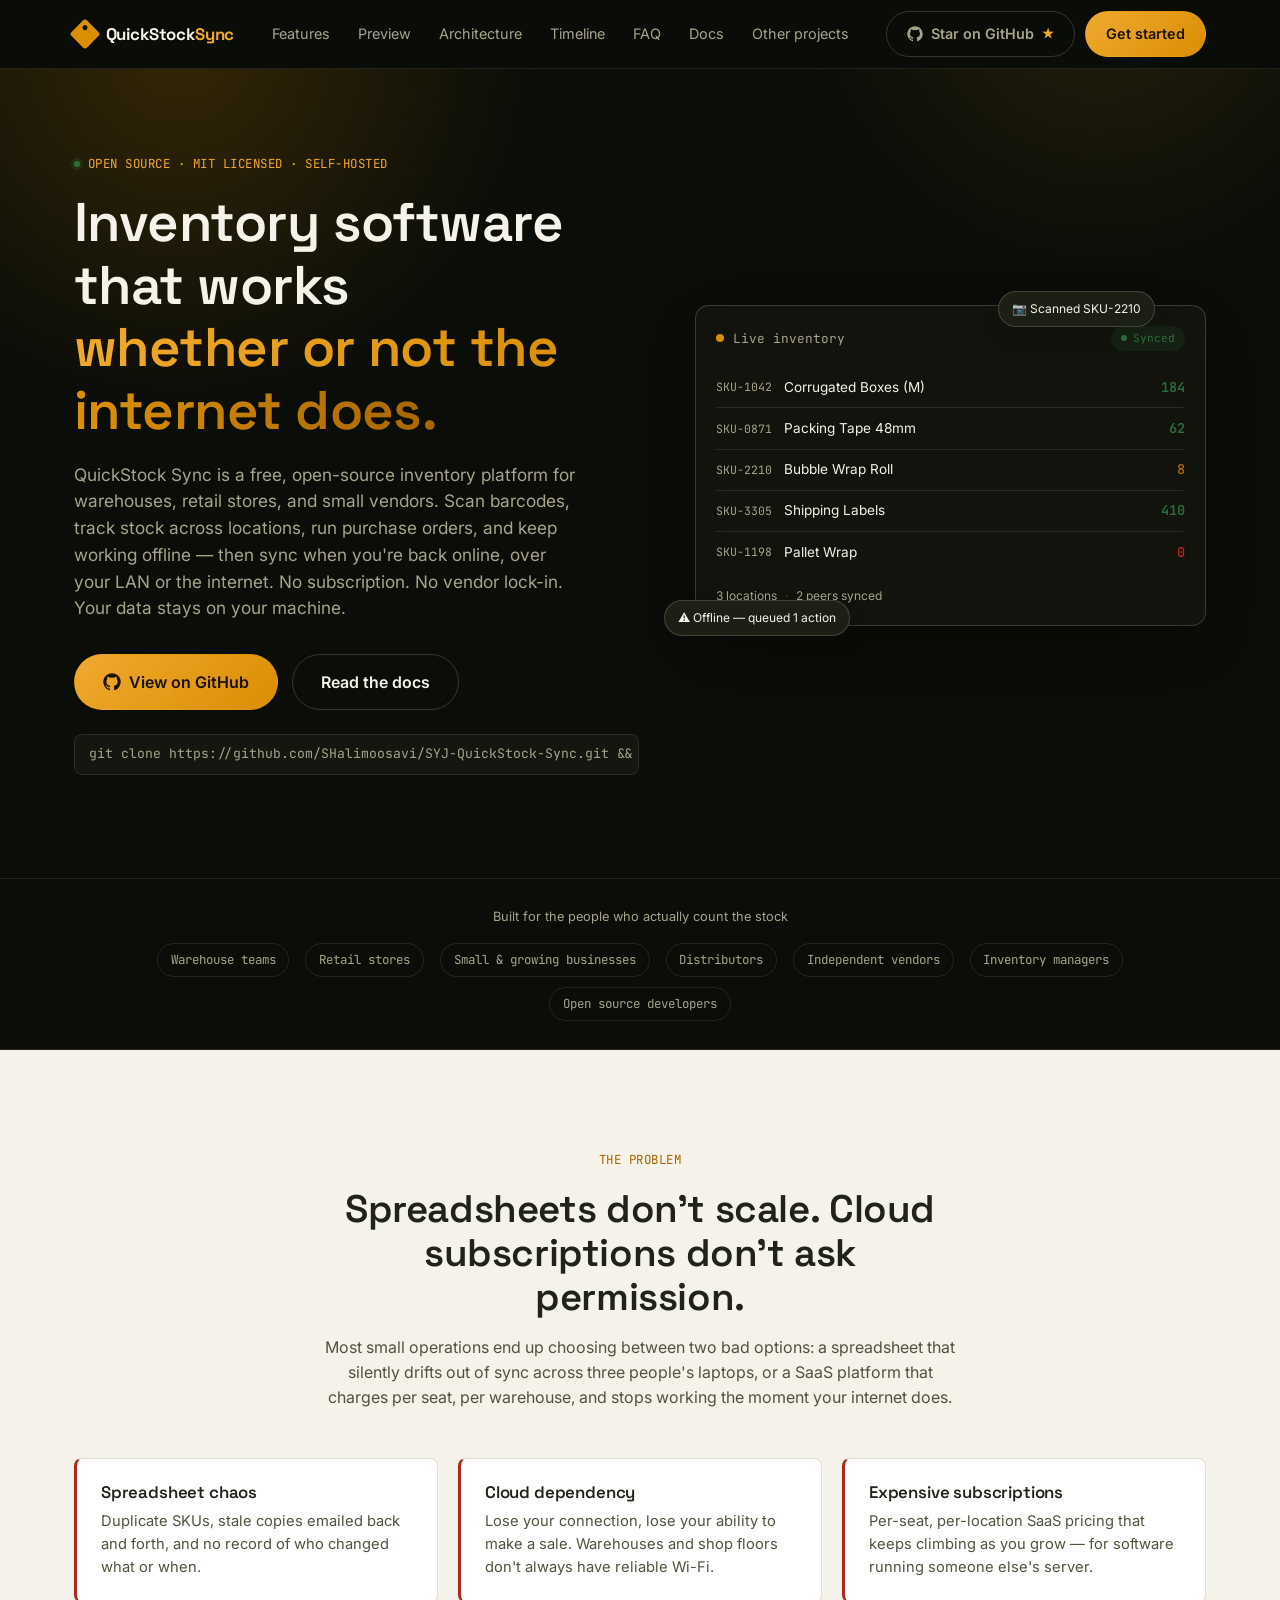
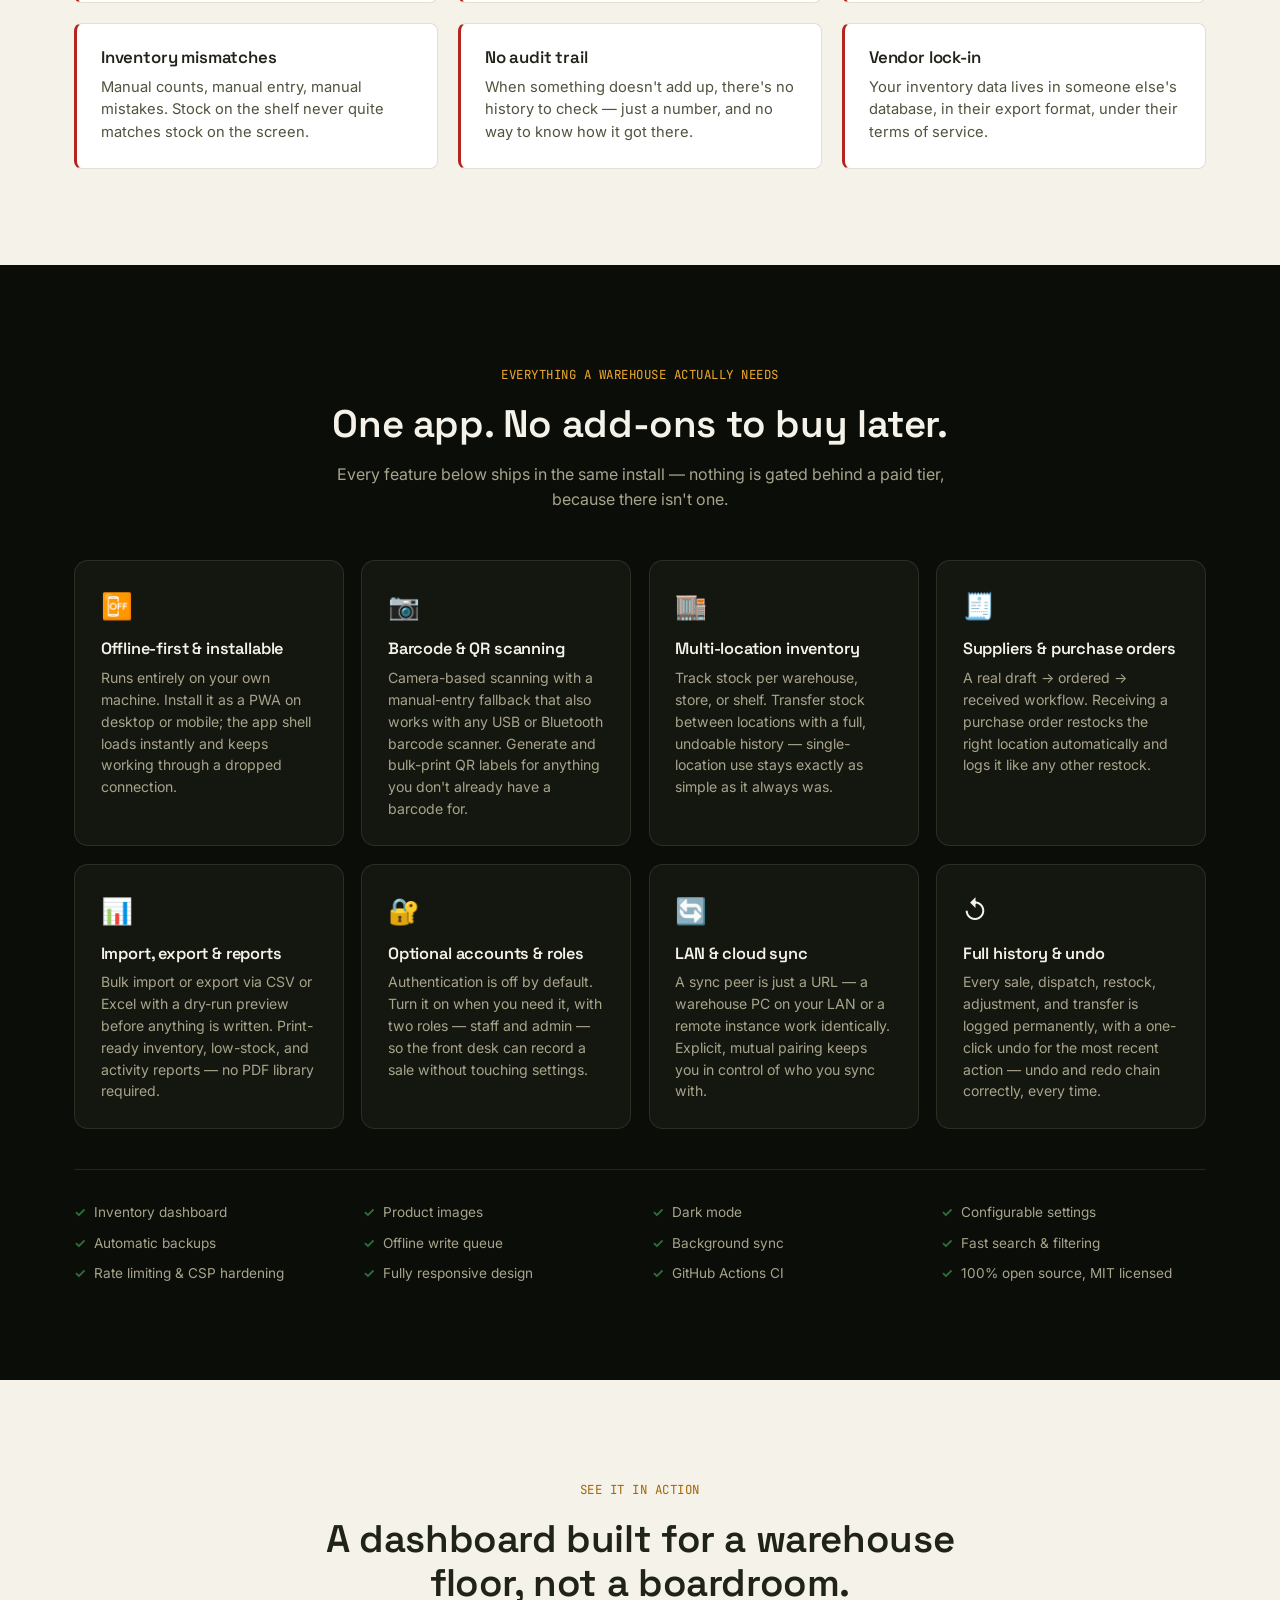
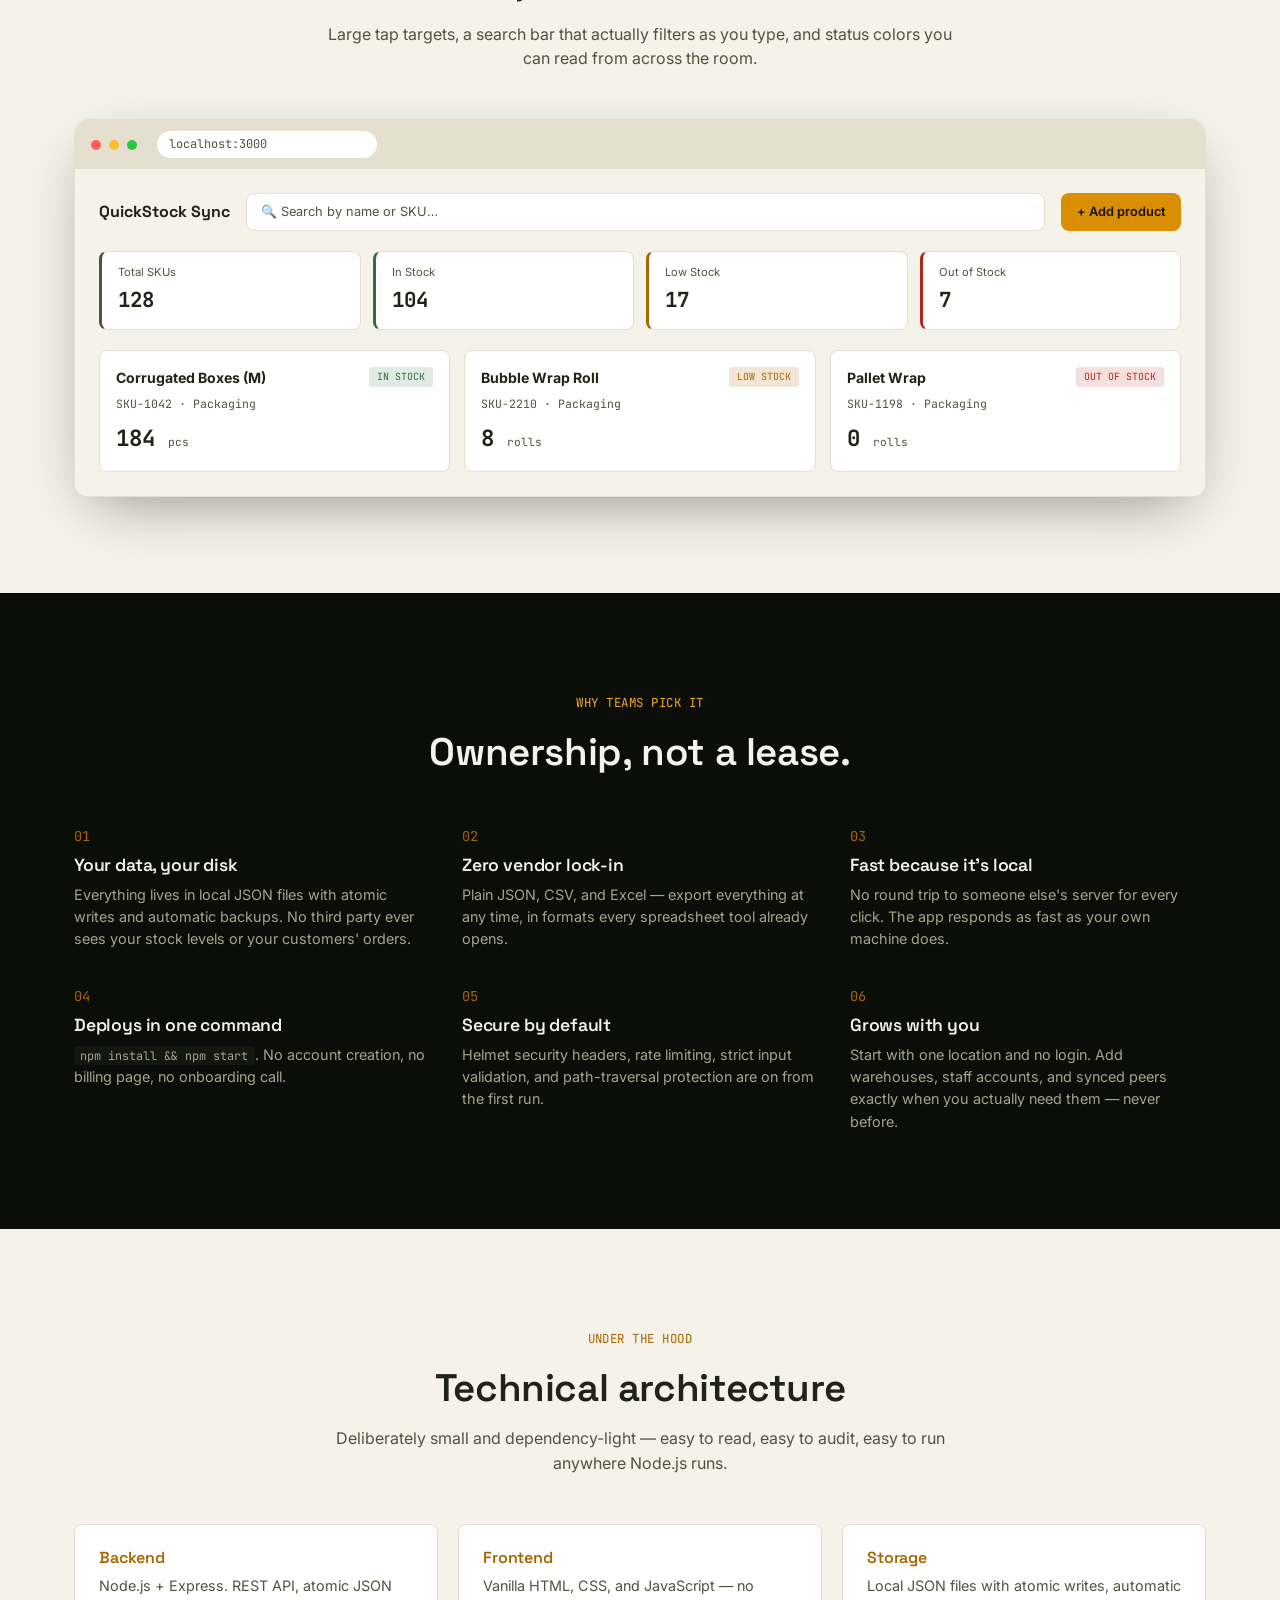
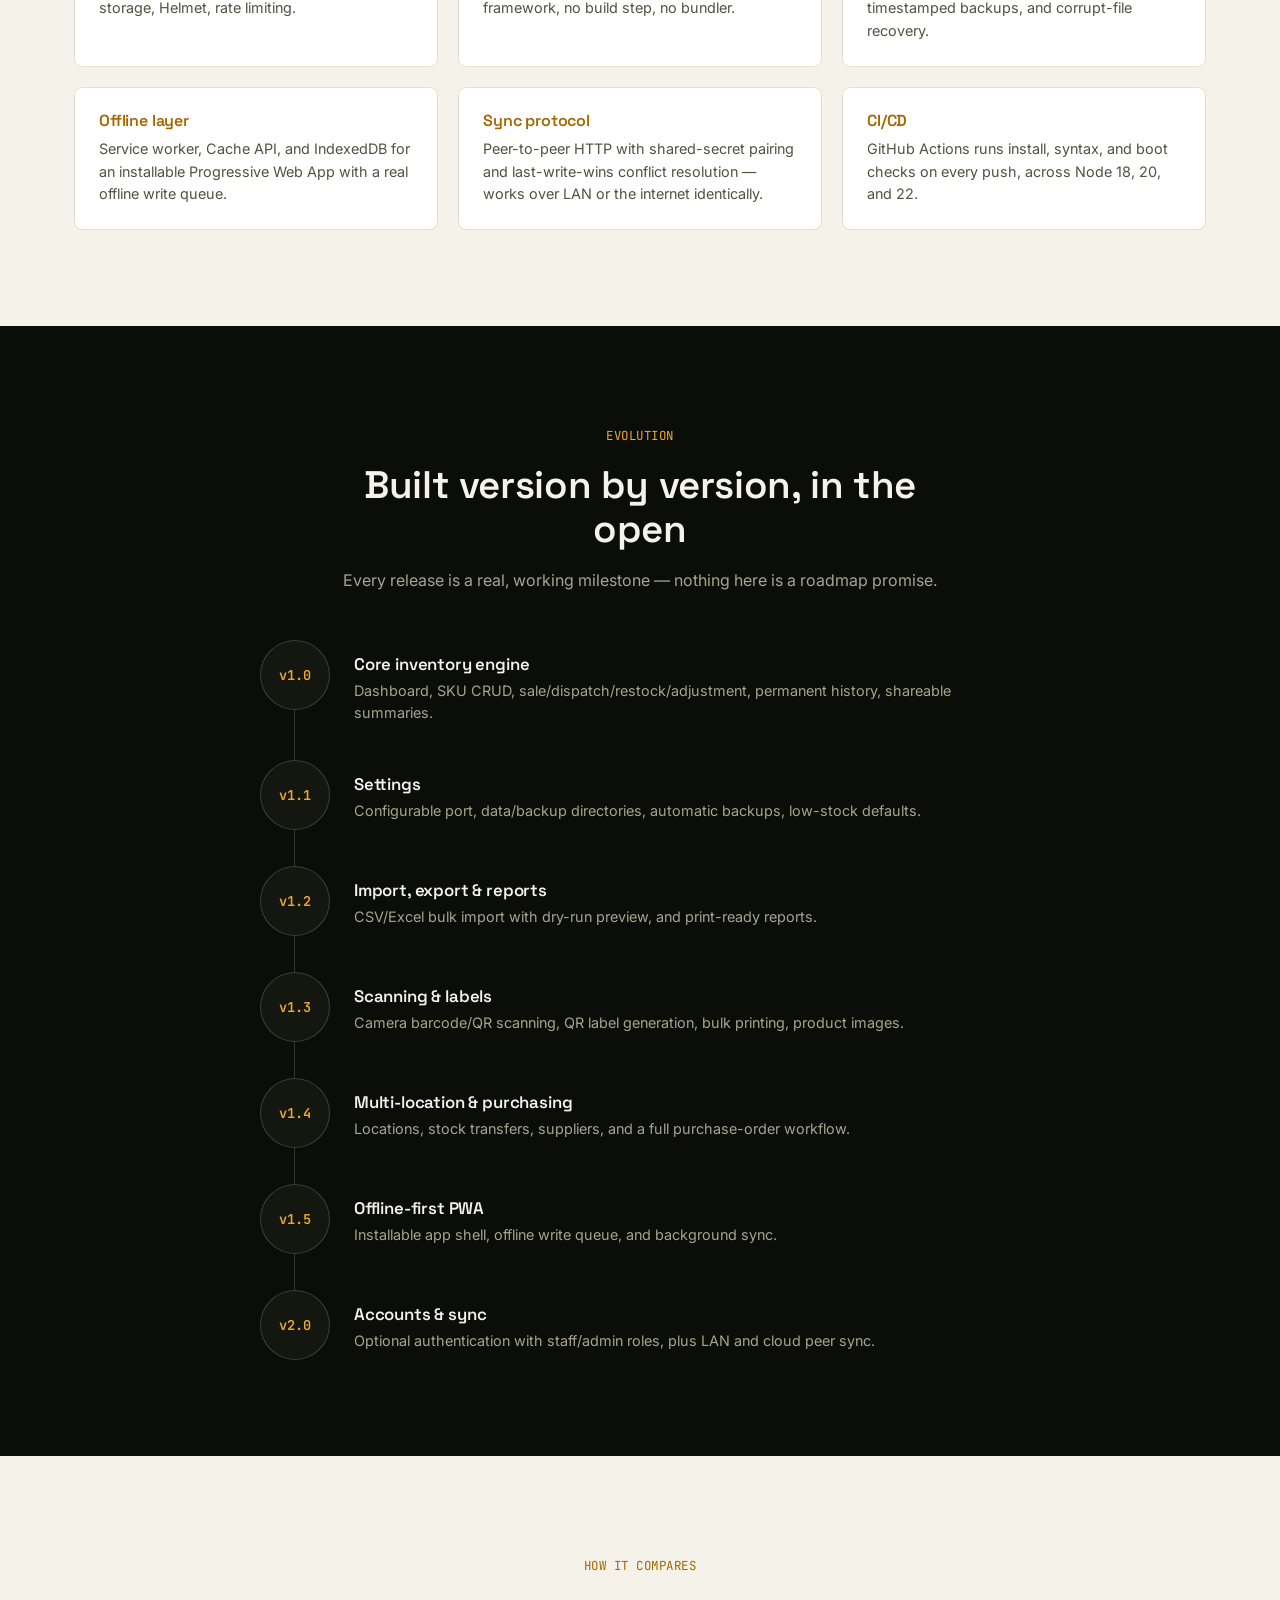
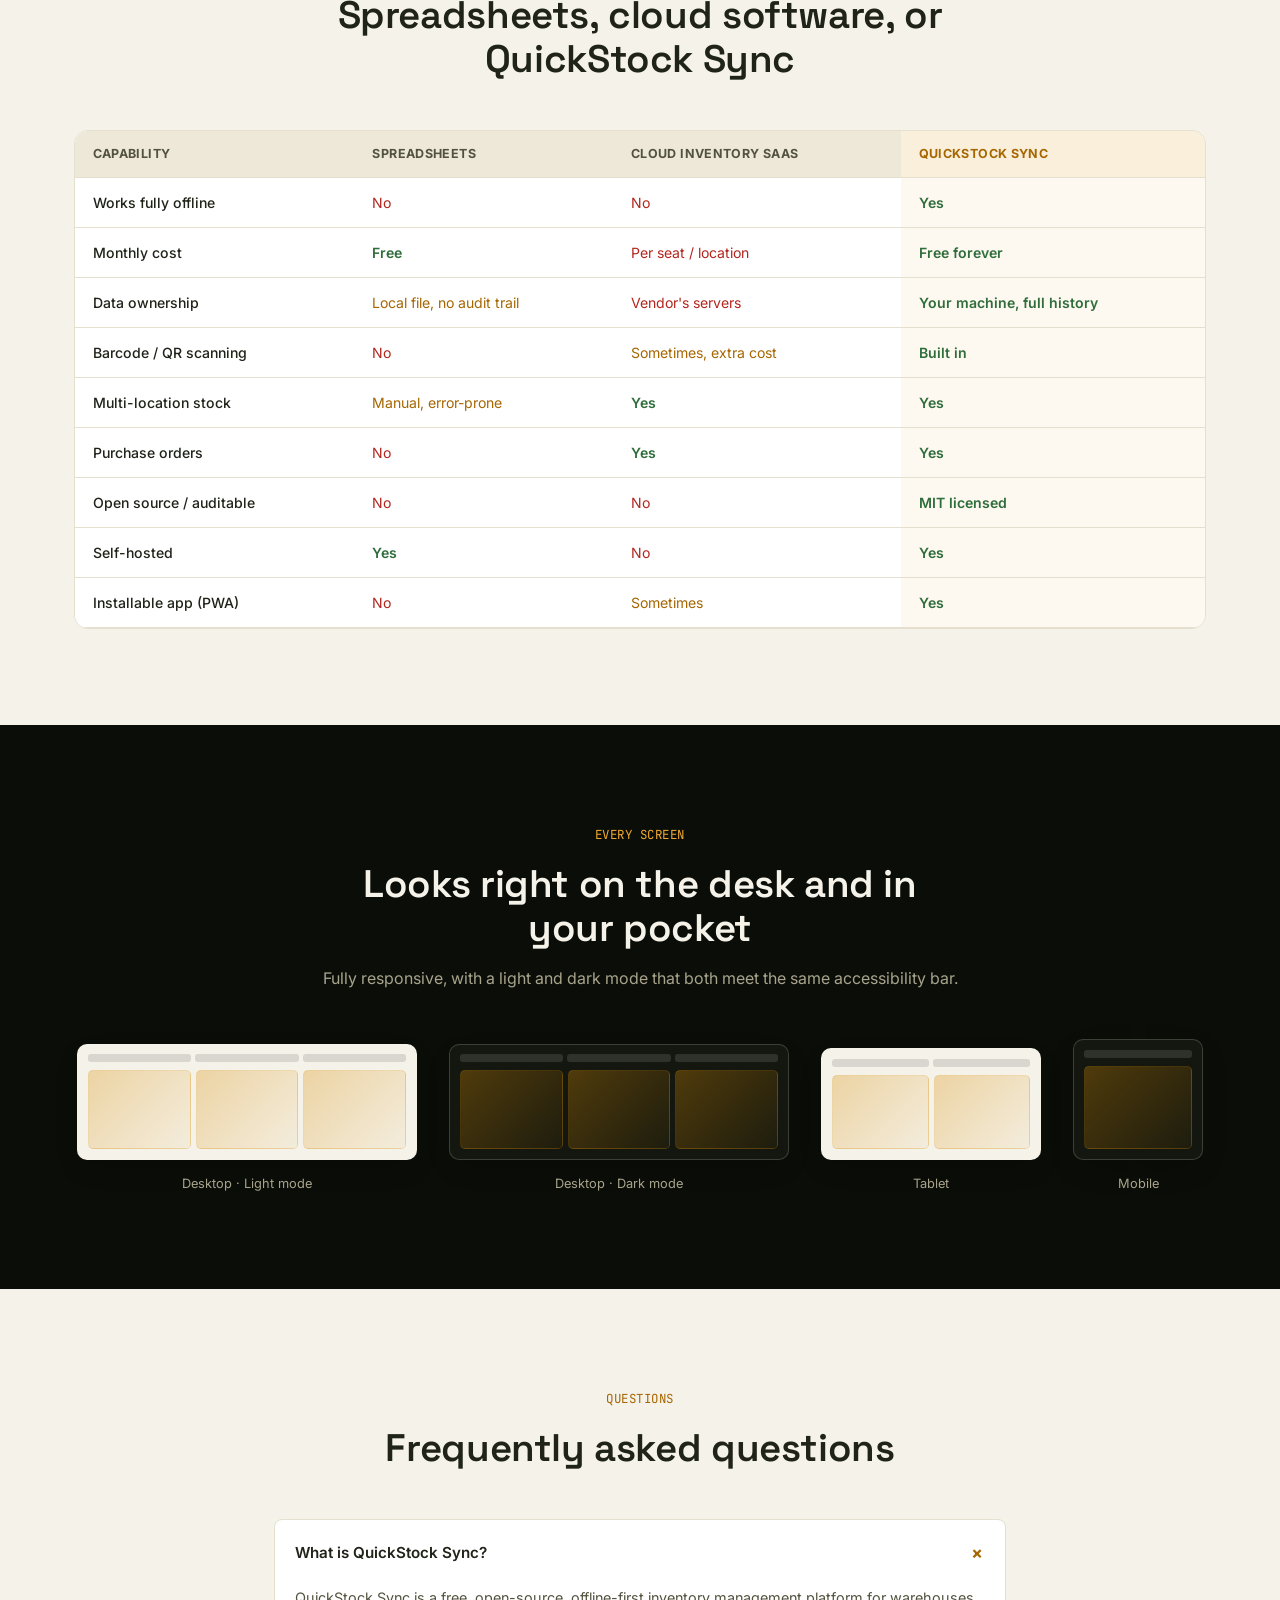
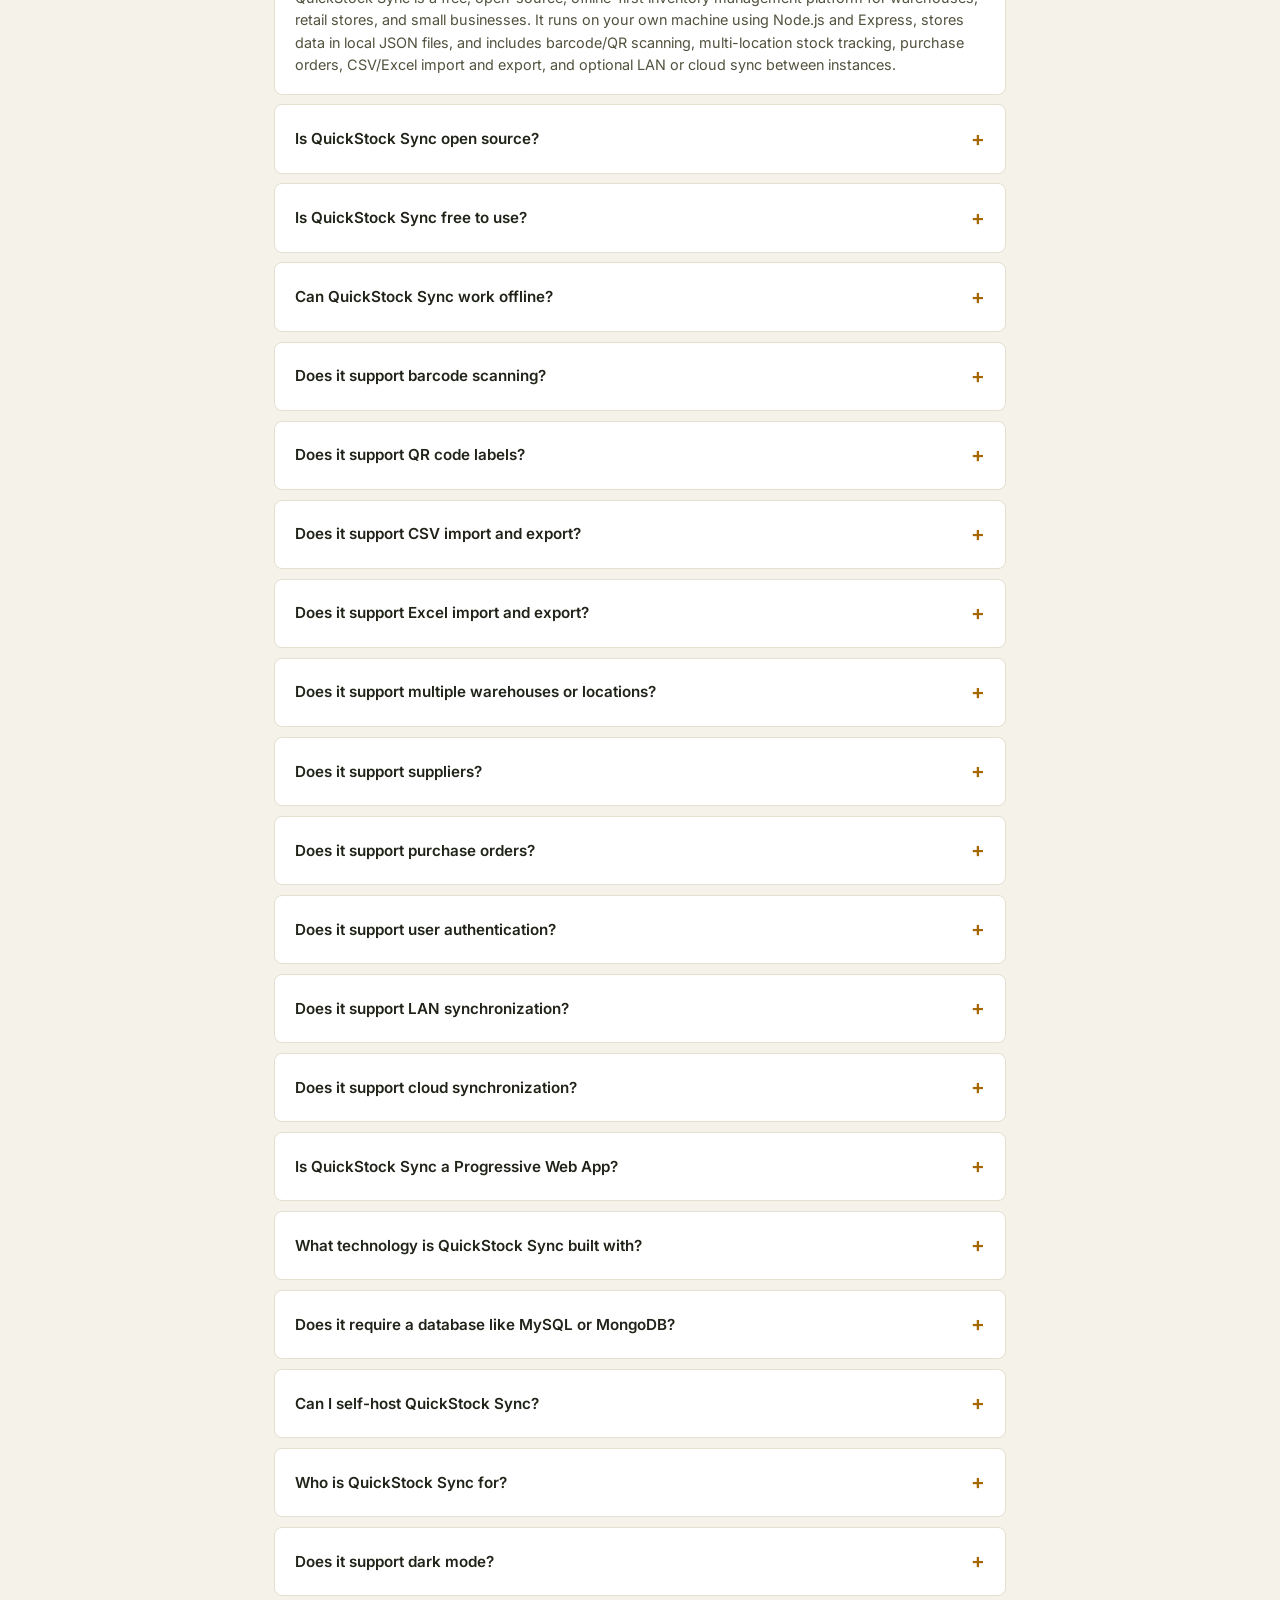
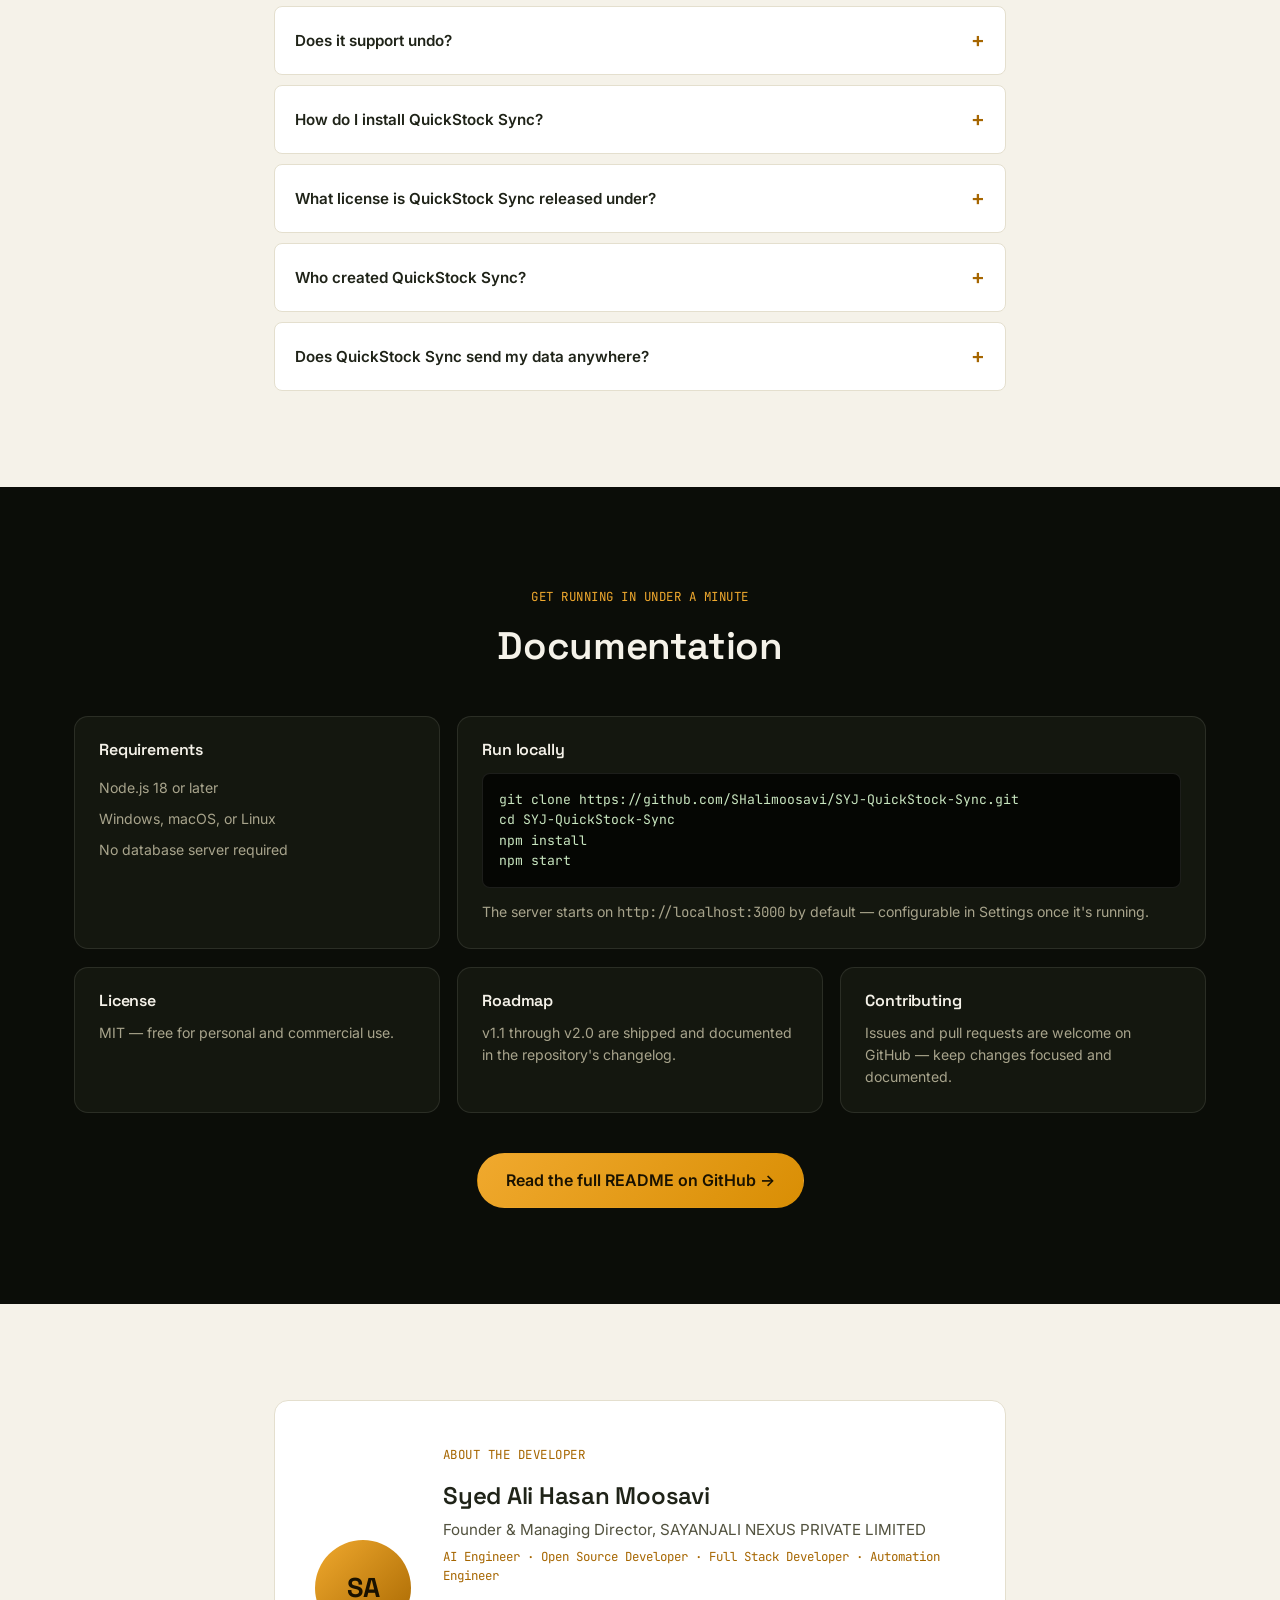
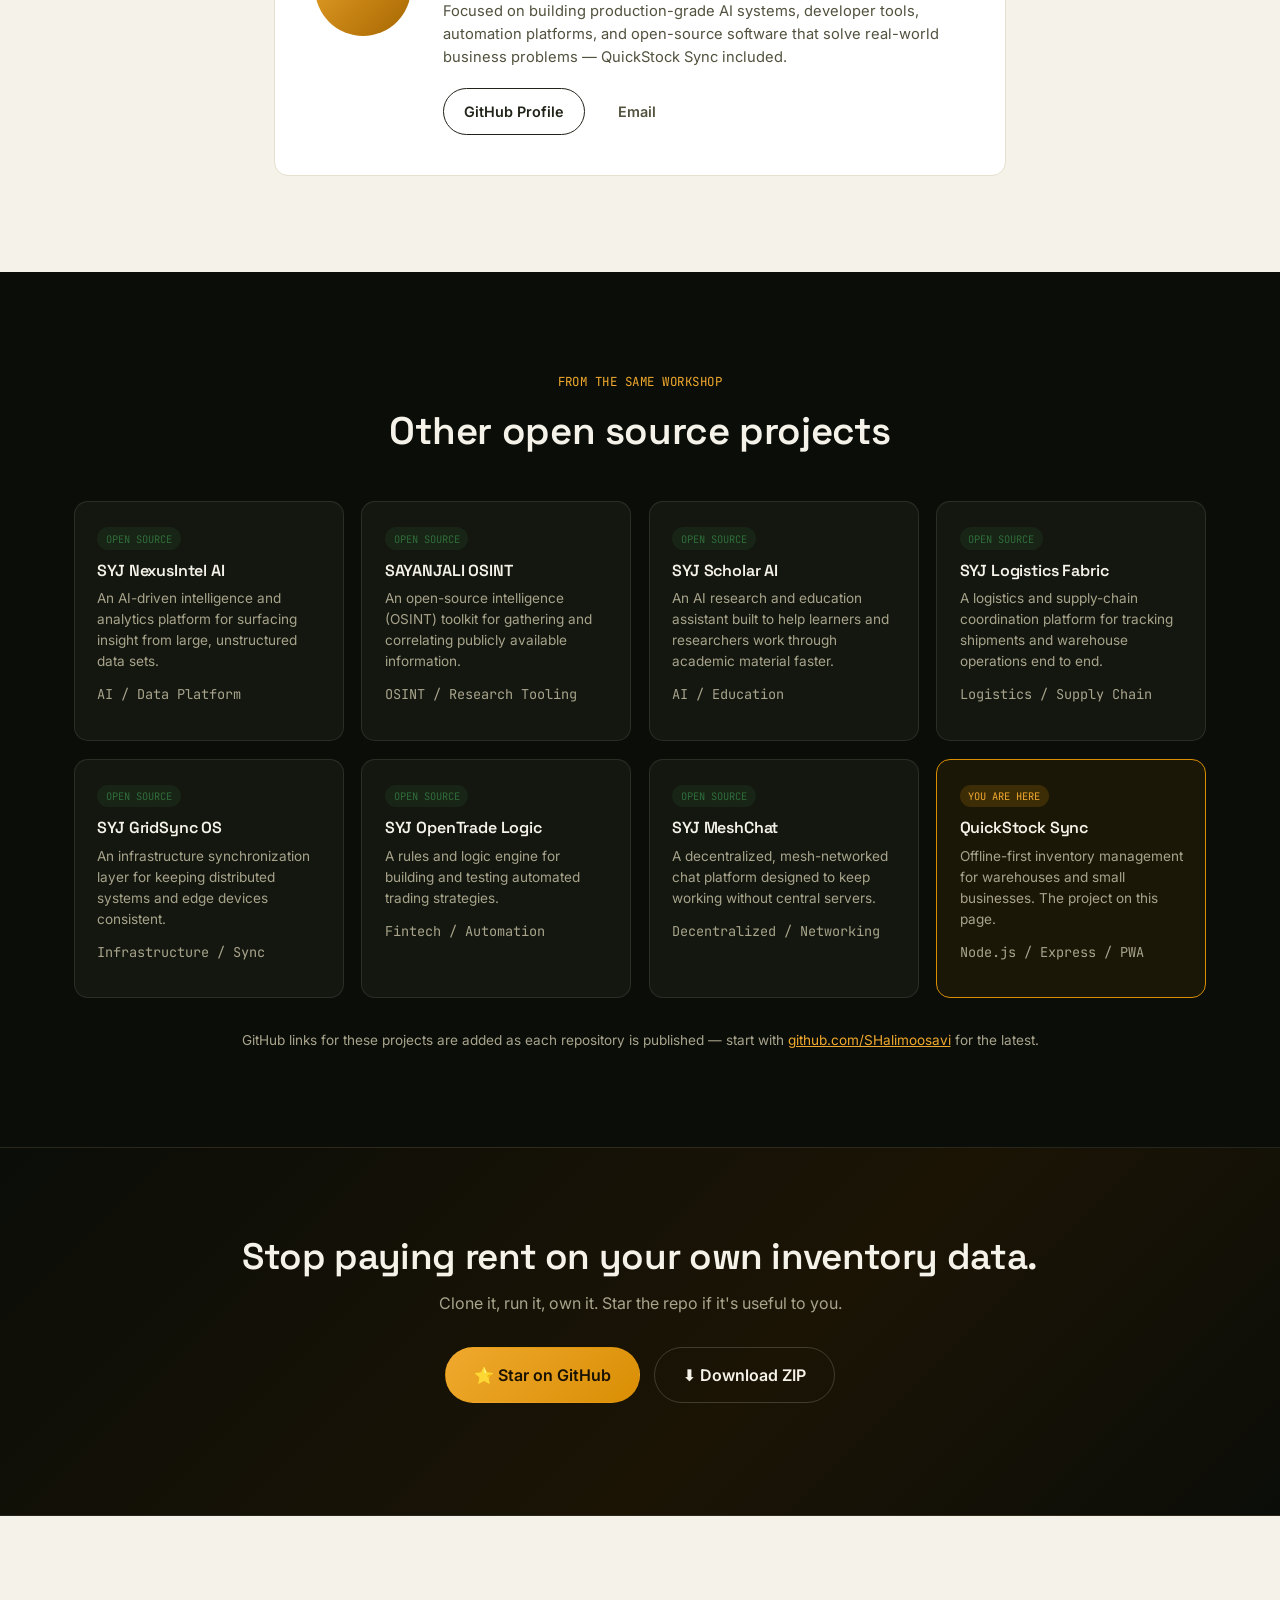
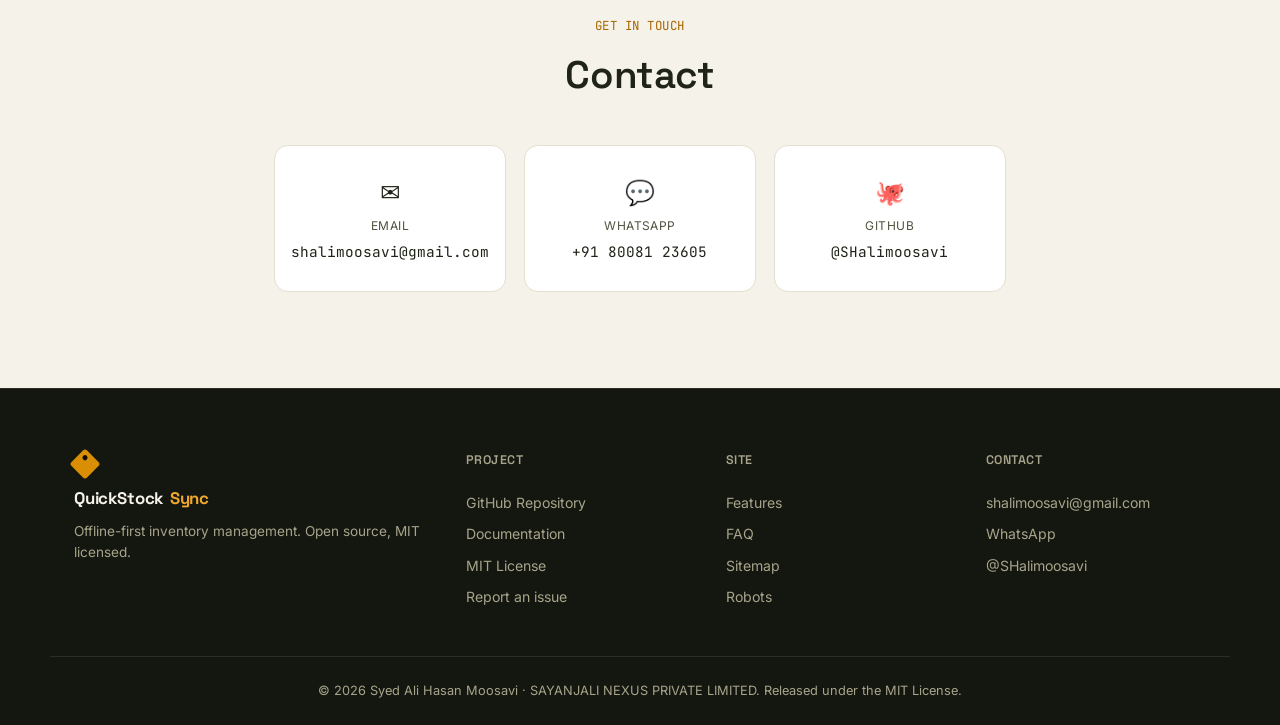
==== commit 8fc4af42: "fix: improve mobile responsiveness" ====
--- a/index.html
+++ b/index.html
@@ -8,6 +8,7 @@
 <meta name="keywords" content="inventory management software, open source inventory system, offline inventory app, warehouse management software, barcode scanning inventory, QR code inventory labels, self-hosted inventory software, free inventory management, small business inventory app, multi-location inventory, purchase order software, stock management PWA, Node.js inventory app" />
 <meta name="author" content="Syed Ali Hasan Moosavi" />
 <meta name="robots" content="index, follow, max-image-preview:large" />
+<meta name="google-site-verification" content="RhRpM-kPpzv-uHKu5XET8z_0lpO1PIuzYQjgypyHrho" />
 <link rel="canonical" href="https://shalimoosavi.github.io/QuickStock/" />
 
 <!-- Icons / Manifest -->
--- a/css/styles.css
+++ b/css/styles.css
@@ -40,7 +40,7 @@
 
 /* ---------- Reset & base ---------- */
 * { box-sizing: border-box; }
-html { scroll-behavior: smooth; }
+html { scroll-behavior: smooth; width: 100%; overflow-x: hidden; }
 @media (prefers-reduced-motion: reduce) {
   html { scroll-behavior: auto; }
   * { animation-duration: 0.001ms !important; transition-duration: 0.001ms !important; scroll-behavior: auto !important; }
@@ -48,6 +48,8 @@
 
 body {
   margin: 0;
+  width: 100%;
+  overflow-x: hidden;
   background: var(--bg);
   color: var(--text-on-dark);
   font-family: var(--font-body);
@@ -118,8 +120,8 @@
   -webkit-backdrop-filter: blur(14px);
   border-bottom: 1px solid var(--line-dark);
 }
-.header-inner { display: flex; align-items: center; justify-content: space-between; height: 68px; gap: 1.5rem; }
-.brand { display: flex; align-items: center; gap: 0.6rem; flex-shrink: 0; }
+.header-inner { display: flex; align-items: center; justify-content: space-between; height: 68px; gap: 1.5rem; min-width: 0; }
+.brand { display: flex; align-items: center; gap: 0.6rem; flex-shrink: 0; min-width: 0; }
 .brand-mark {
   width: 22px; height: 22px;
   background: var(--amber);
@@ -136,11 +138,11 @@
   background: var(--bg);
   top: 4px; left: 4px;
 }
-.brand-name { font-family: var(--font-display); font-weight: 700; font-size: 1.05rem; letter-spacing: -0.01em; }
+.brand-name { font-family: var(--font-display); font-weight: 700; font-size: 1.05rem; letter-spacing: -0.01em; white-space: nowrap; }
 .brand-accent { color: var(--amber-bright); }
 
-.main-nav { display: flex; align-items: center; gap: 1.75rem; flex: 1; justify-content: center; }
-.main-nav a { font-size: 0.9rem; color: var(--text-on-dark-soft); transition: color 0.15s var(--ease); }
+.main-nav { display: flex; align-items: center; gap: 1.75rem; flex: 1; justify-content: center; min-width: 0; }
+.main-nav a { font-size: 0.9rem; color: var(--text-on-dark-soft); transition: color 0.15s var(--ease); white-space: nowrap; }
 .main-nav a:hover { color: var(--text-on-dark); }
 
 .header-actions { display: flex; align-items: center; gap: 0.6rem; flex-shrink: 0; }
@@ -185,7 +187,8 @@
   pointer-events: none;
   z-index: 0;
 }
-.hero-inner { position: relative; z-index: 1; display: grid; grid-template-columns: 1.05fr 0.95fr; gap: 3.5rem; align-items: center; }
+.hero-inner { position: relative; z-index: 1; display: grid; grid-template-columns: 1.05fr 0.95fr; gap: 3.5rem; align-items: center; min-width: 0; }
+.hero-copy { min-width: 0; }
 
 .eyebrow {
   display: inline-flex; align-items: center; gap: 0.5rem;
@@ -203,6 +206,7 @@
 }
 .hero-sub { font-size: 1.08rem; color: var(--text-on-dark-soft); max-width: 46ch; margin-bottom: 2rem; }
 .hero-actions { display: flex; gap: 0.85rem; flex-wrap: wrap; margin-bottom: 1.5rem; }
+.hero-meta { min-width: 0; }
 .hero-meta code {
   display: inline-block; font-size: 0.82rem; color: var(--text-on-dark-soft);
   background: var(--bg-elevated); border: 1px solid var(--line-dark);
@@ -211,7 +215,7 @@
 }
 
 /* ---------- Hero visual: ledger panel ---------- */
-.hero-visual { position: relative; }
+.hero-visual { position: relative; min-width: 0; }
 .ledger-panel {
   background: rgba(20, 23, 15, 0.7);
   border: 1px solid var(--line-dark-strong);
@@ -516,15 +520,20 @@
   .docs-grid { grid-template-columns: repeat(2, 1fr); }
   .docs-card-wide { grid-column: span 2; }
   .mock-grid { grid-template-columns: repeat(2, 1fr); }
-}
-
-@media (max-width: 860px) {
+
+  /* The full nav's own minimum content width (7 links) plus the brand
+     and header buttons doesn't reliably fit anywhere from ~860–1080px —
+     rather than fine-tune font sizes into a fragile fit, every tablet
+     width gets the same compact header as mobile. */
   .main-nav { display: none; }
   .nav-toggle { display: flex; }
-  .header-star span:not(.star-count) + span { display: none; }
-  .header-star .btn-ghost-text { display: none; }
+  /* The Star/Get-started buttons don't fit next to the hamburger — the
+     mobile nav drawer already has its own "View on GitHub" CTA, so these
+     are simply hidden rather than awkwardly truncated. */
+  .header-star, .header-try { display: none; }
+
   .hero-inner { grid-template-columns: 1fr; }
-  .hero-visual { order: -1; max-width: 420px; margin: 0 auto; }
+  .hero-visual { order: -1; max-width: 420px; width: 100%; margin: 0 auto; }
   .contact-grid { grid-template-columns: 1fr; }
   .founder-card { flex-direction: column; text-align: center; }
   .founder-links { justify-content: center; }
@@ -534,7 +543,6 @@
 @media (max-width: 640px) {
   .section { padding: 4rem 0; }
   .header-inner { height: 60px; }
-  .header-star span:last-child { display: none; }
   .feature-grid, .feature-checklist, .problem-grid, .why-grid, .arch-grid, .project-grid, .docs-grid, .mock-grid, .mock-stats { grid-template-columns: 1fr; }
   .docs-card-wide { grid-column: span 1; }
   .footer-inner { grid-template-columns: 1fr; gap: 2rem; }
@@ -545,4 +553,15 @@
   .hero-actions .btn, .docs-cta .btn { width: 100%; }
   .timeline::before { left: 24px; }
   .timeline-v { width: 50px; height: 50px; font-size: 0.7rem; }
-}
+  .floating-chip { font-size: 0.68rem; padding: 0.4rem 0.65rem; }
+  .chip-scan { right: 4%; top: -10px; }
+  .chip-offline { left: 2%; bottom: -8px; }
+}
+
+@media (max-width: 360px) {
+  .wrap { padding: 0 1.1rem; }
+  .hero { padding: 3.5rem 0 4rem; }
+  .ledger-panel { padding: 1rem; }
+  .ledger-rows li { grid-template-columns: auto 1fr auto; gap: 0.5rem; font-size: 0.78rem; }
+  .floating-chip { display: none; }
+}
